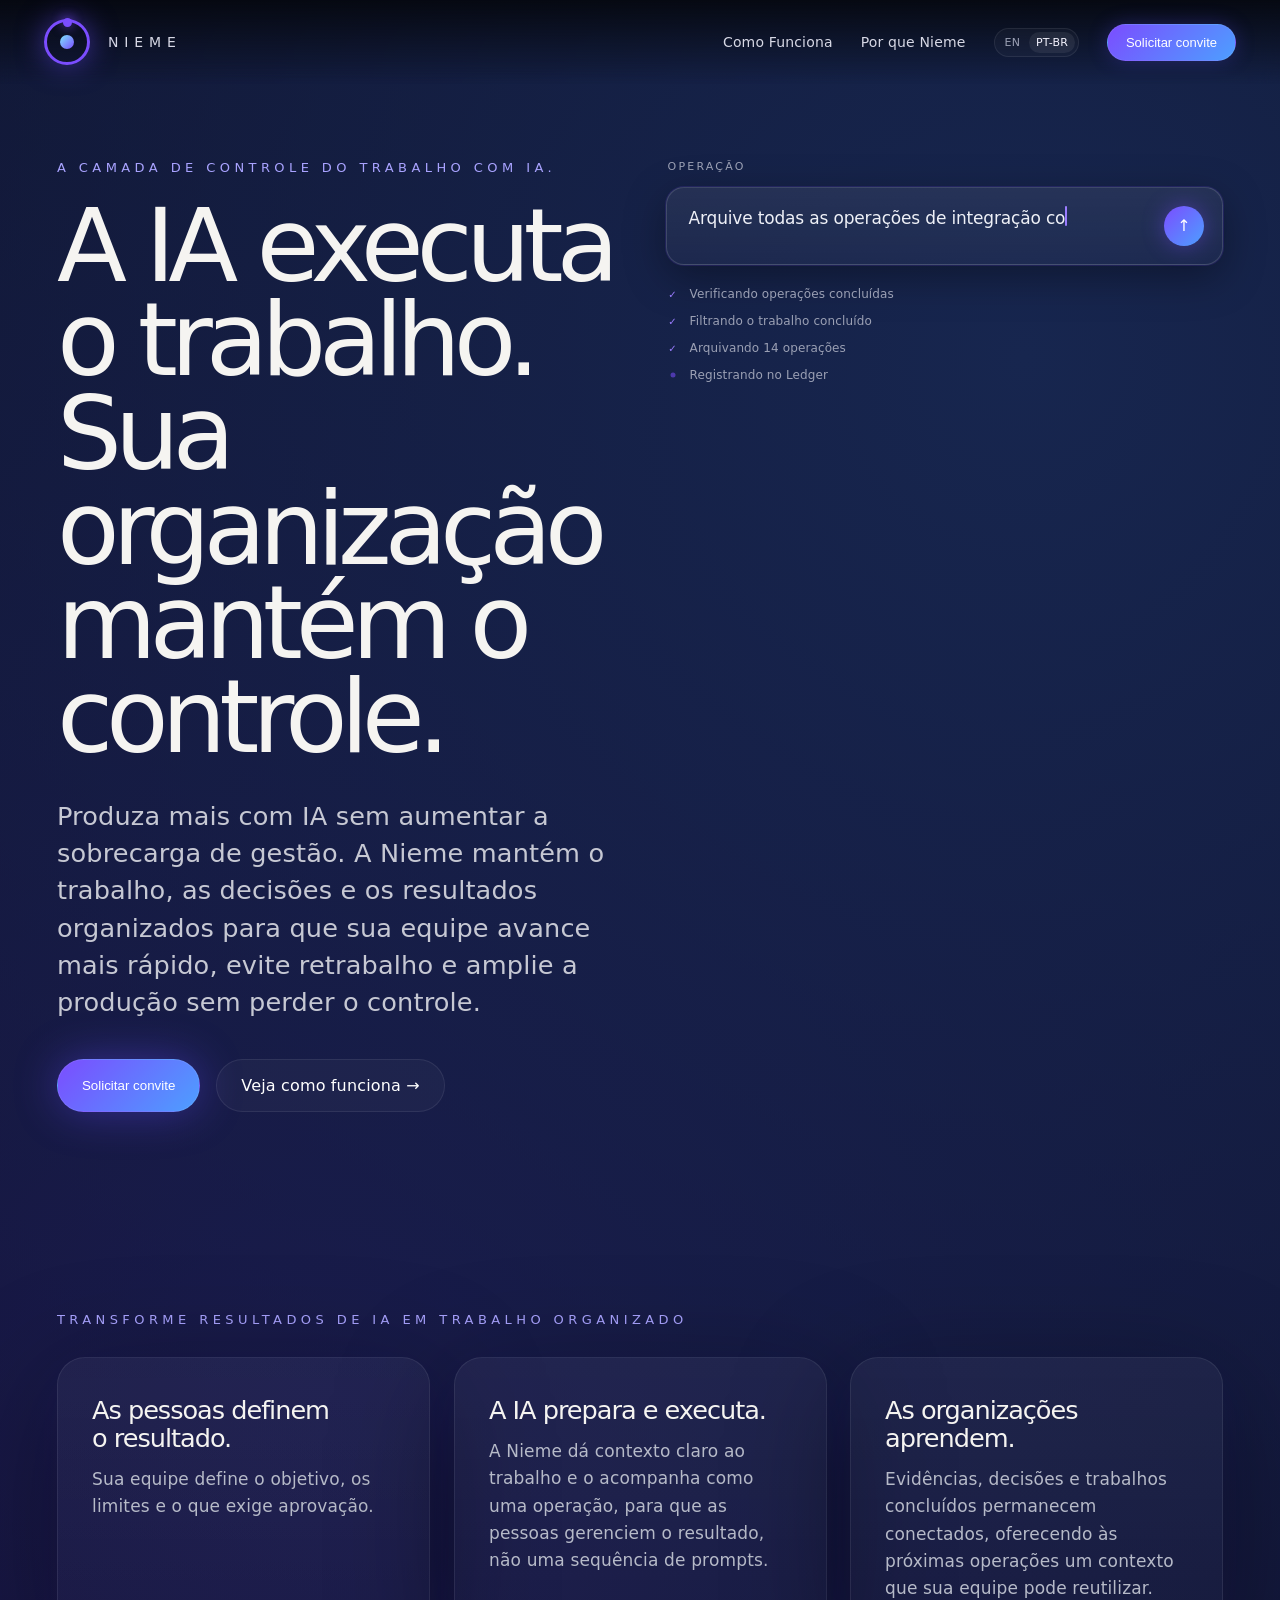
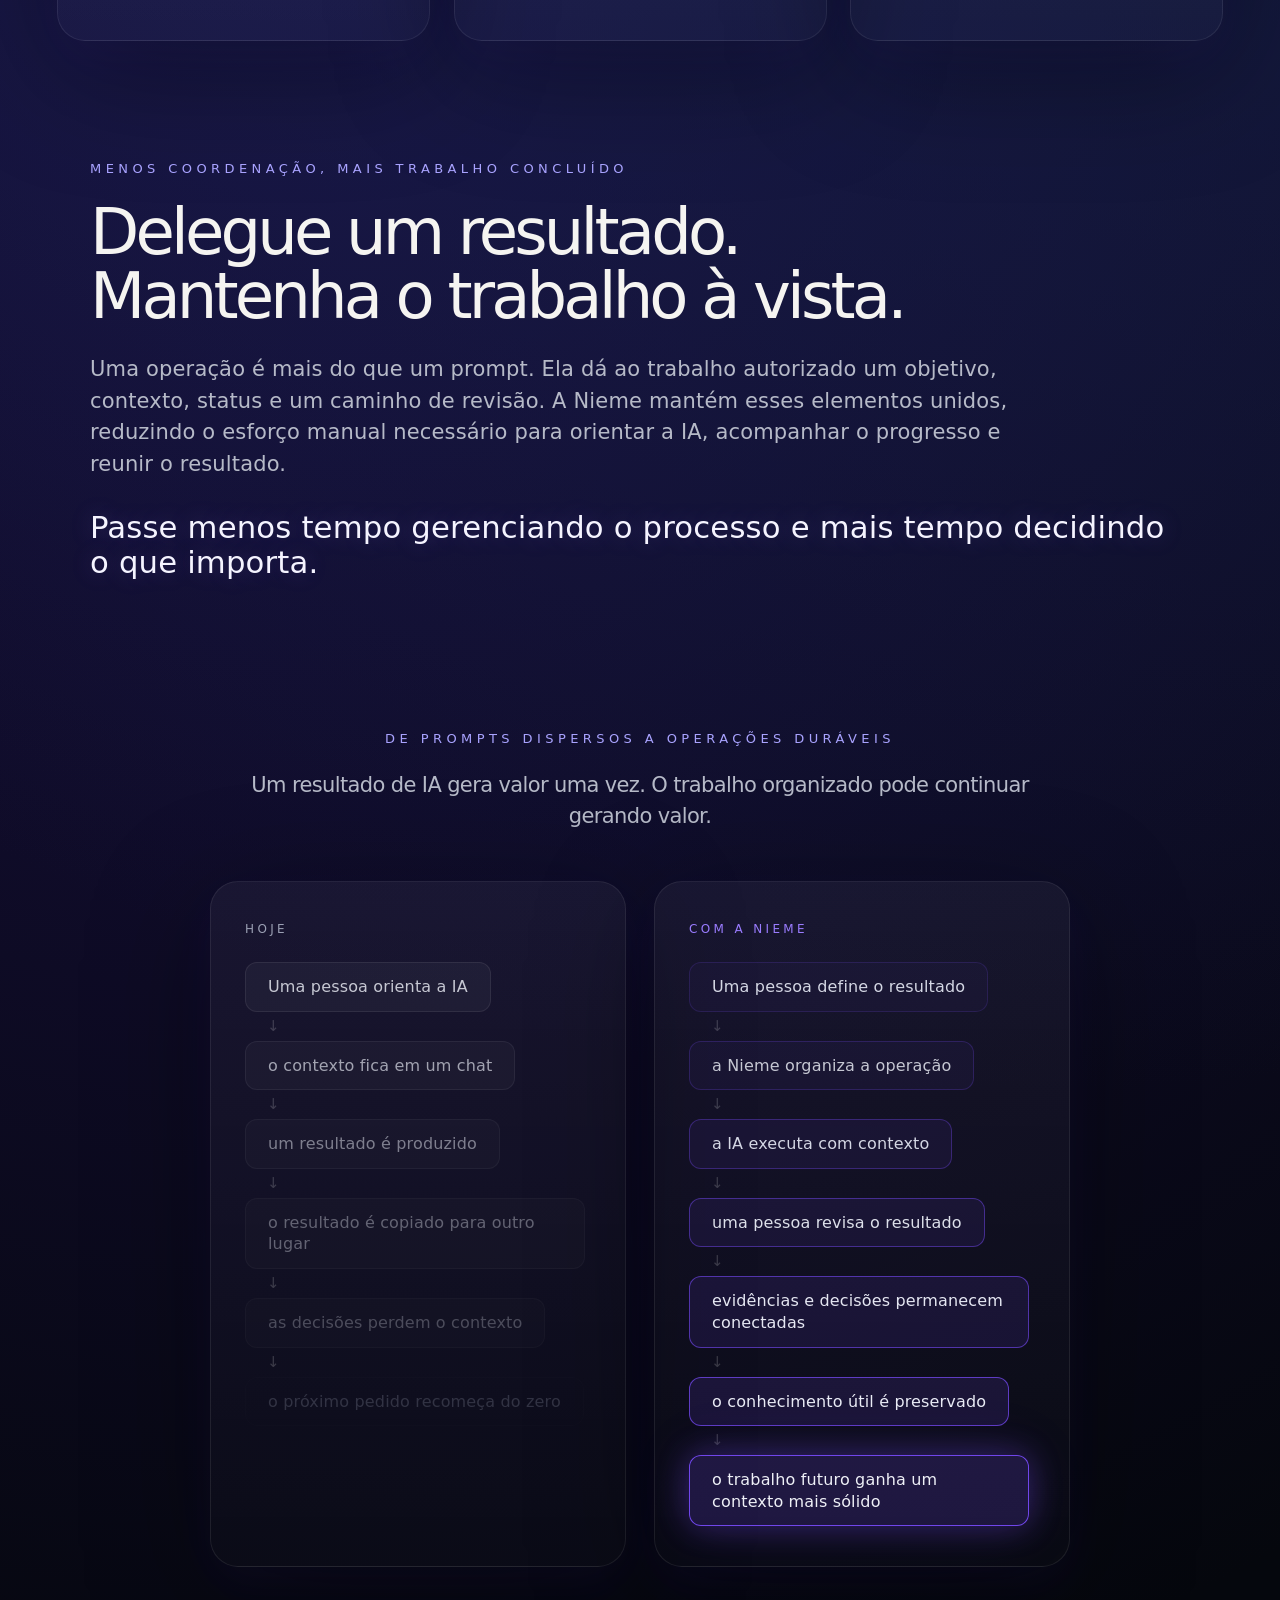
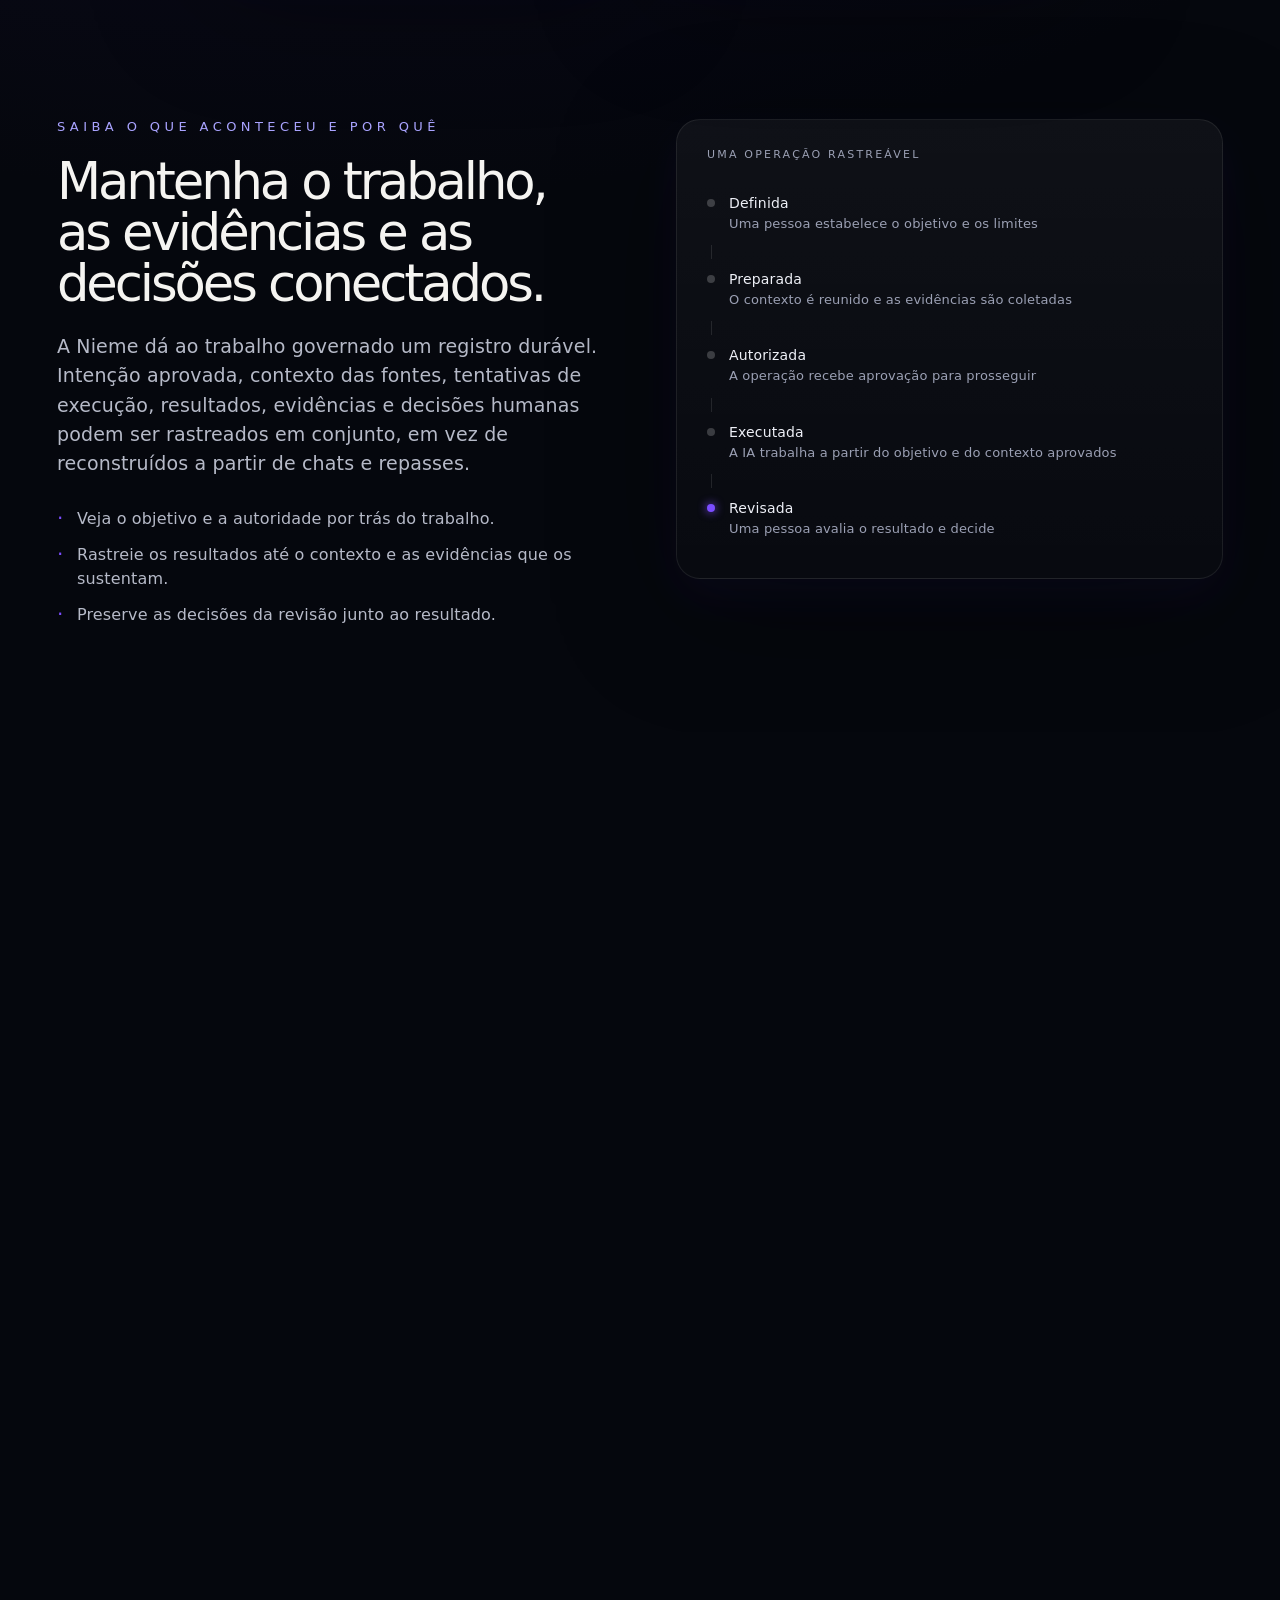
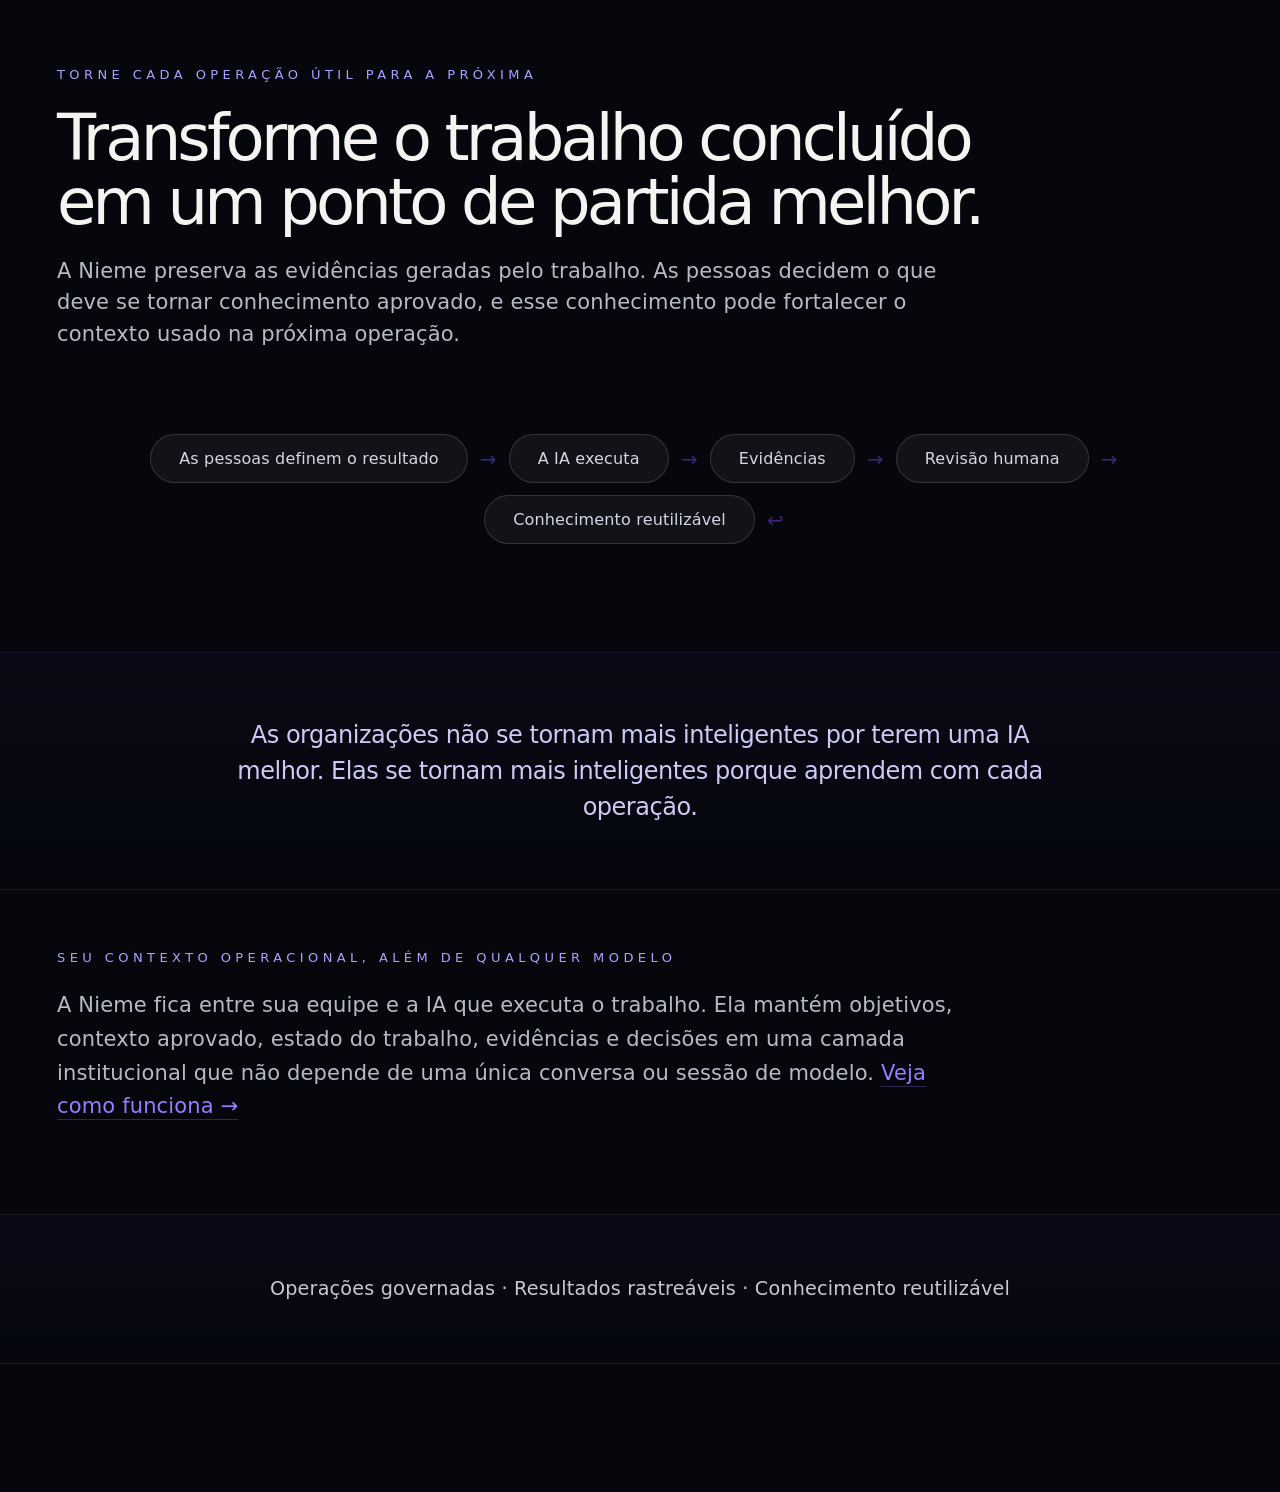
==== pt-br/index.html @ b5b1c261 "D5 - Brazilian Portuguese Localization of Nieme Marketing Website Accepted candidate delivered by th" ====
<!doctype html>
<html lang="pt-BR">
<head>
  <meta charset="utf-8" />
  <meta name="viewport" content="width=device-width, initial-scale=1" />
  <title>Nieme | Sua equipe decide. A Nieme executa o trabalho.</title>
  <meta name="description" content="A Nieme é o sistema operacional para o trabalho de IA. Cada operação é preparada, executada e registrada sob a autoridade da sua equipe, para que as pessoas decidam e nada seja feito sem transparência." />
  <meta property="og:title" content="Nieme | Sua equipe decide. A Nieme executa o trabalho." />
  <meta property="og:description" content="A Nieme é o sistema operacional para o trabalho de IA. Cada operação é preparada, executada e registrada sob a autoridade da sua equipe, para que as pessoas decidam e nada seja feito sem transparência." />
  <meta property="og:type" content="website" />
  <meta property="og:url" content="https://nieme.ai/pt-br" />
  <meta property="og:site_name" content="Nieme" />
  <meta name="twitter:card" content="summary_large_image" />
  <meta name="twitter:title" content="Nieme | Sua equipe decide. A Nieme executa o trabalho." />
  <meta name="twitter:description" content="O sistema operacional para o trabalho de IA. Sua equipe decide; a Nieme conduz o trabalho, sob sua autoridade e com tudo registrado." />
  <link rel="canonical" href="https://nieme.ai/pt-br" />
  <link rel="alternate" hreflang="en" href="https://nieme.ai" />
  <link rel="alternate" hreflang="pt-BR" href="https://nieme.ai/pt-br" />
  <link rel="alternate" hreflang="x-default" href="https://nieme.ai" />
  <link rel="icon" href="/favicon.svg" type="image/svg+xml" />
  <script type="application/ld+json">
  {
    "@context": "https://schema.org",
    "@type": "Organization",
    "name": "Nieme",
    "url": "https://nieme.ai",
    "description": "A Nieme é o sistema operacional para o trabalho de IA. Cada operação é preparada, executada e registrada sob a autoridade da sua equipe, para que as pessoas decidam e nada seja feito sem transparência."
  }
  </script>
  <script type="application/ld+json">
  {
    "@context": "https://schema.org",
    "@type": "WebSite",
    "name": "Nieme",
    "url": "https://nieme.ai/pt-br"
  }
  </script>
  <link rel="stylesheet" href="/styles.css" />
</head>
<body>
  <div class="grain"></div>
  <header class="nav">
    <a class="brand" href="/pt-br">
      <span class="glyph"><i></i><b></b></span>
      <span>NIEME</span>
    </a>
    <button class="nav-toggle" type="button" aria-label="Menu" aria-expanded="false" aria-controls="site-nav">
      <span></span><span></span><span></span>
    </button>
    <nav id="site-nav">
      <a href="/pt-br/how-it-works">Como Funciona</a>
      <a href="/pt-br/why-nieme">Por que Nieme</a>
      <div class="locale-switcher" role="group" aria-label="Idioma">
        <a href="/" lang="en" hreflang="en">EN</a>
        <a href="/pt-br" lang="pt-BR" hreflang="pt-BR" class="locale-active" aria-current="page">PT-BR</a>
      </div>
      <button class="button primary" type="button" data-invite-trigger>Solicitar convite</button>
    </nav>
  </header>

  <main>

    <!-- HERO -->
    <section class="hero hero--loop">
      <div class="hero-text-col">
        <div class="kicker">A CAMADA DE CONTROLE DO TRABALHO COM IA.</div>
        <h1>A IA executa o trabalho.<br>Sua organização mantém o controle.</h1>
        <p class="lede">Produza mais com IA sem aumentar a sobrecarga de gestão. A Nieme mantém o trabalho, as decisões e os resultados organizados para que sua equipe avance mais rápido, evite retrabalho e amplie a produção sem perder o controle.</p>
        <div class="actions">
          <button class="button primary" type="button" data-invite-trigger>Solicitar convite</button>
          <a class="button ghost" href="/pt-br/how-it-works">Veja como funciona →</a>
        </div>
      </div>
      <div class="hero-loop-col">
        <div class="hero-composer">
          <div class="composer-label">OPERAÇÃO</div>
          <div class="composer-field hero-composer-field">
            <div class="hero-composer-inner">
              <span class="hero-composer-text" aria-live="off"></span><span class="composer-cursor" aria-hidden="true"></span>
            </div>
            <div class="composer-send" aria-hidden="true">↑</div>
          </div>
          <div class="hero-status-lines" aria-hidden="true">
            <div class="hero-status-line"><span class="hero-status-dot"></span><span class="hero-status-label"></span></div>
            <div class="hero-status-line"><span class="hero-status-dot"></span><span class="hero-status-label"></span></div>
            <div class="hero-status-line"><span class="hero-status-dot"></span><span class="hero-status-label"></span></div>
            <div class="hero-status-line"><span class="hero-status-dot"></span><span class="hero-status-label"></span></div>
          </div>
        </div>
      </div>
    </section>

    <!-- THE CONSTITUTION -->
    <section class="constitution">
      <div class="section-title">
        <div class="eyebrow">TRANSFORME RESULTADOS DE IA EM TRABALHO ORGANIZADO</div>
      </div>
      <div class="constitution-grid">
        <div class="constitution-col card-surface">
          <h3>As pessoas definem o resultado.</h3>
          <p>Sua equipe define o objetivo, os limites e o que exige aprovação.</p>
        </div>
        <div class="constitution-col card-surface">
          <h3>A IA prepara e executa.</h3>
          <p>A Nieme dá contexto claro ao trabalho e o acompanha como uma operação, para que as pessoas gerenciem o resultado, não uma sequência de prompts.</p>
        </div>
        <div class="constitution-col card-surface">
          <h3>As organizações aprendem.</h3>
          <p>Evidências, decisões e trabalhos concluídos permanecem conectados, oferecendo às próximas operações um contexto que sua equipe pode reutilizar.</p>
        </div>
      </div>
    </section>

    <!-- CONTINUOUS EXECUTION -->
    <section class="flow">
      <div class="section-copy section-title">
        <div class="eyebrow">MENOS COORDENAÇÃO, MAIS TRABALHO CONCLUÍDO</div>
        <h2>Delegue um resultado.<br>Mantenha o trabalho à vista.</h2>
        <p>Uma operação é mais do que um prompt. Ela dá ao trabalho autorizado um objetivo, contexto, status e um caminho de revisão. A Nieme mantém esses elementos unidos, reduzindo o esforço manual necessário para orientar a IA, acompanhar o progresso e reunir o resultado.</p>
        <p class="continuous-payoff">Passe menos tempo gerenciando o processo e mais tempo decidindo o que importa.</p>
      </div>
    </section>

    <!-- BEFORE / AFTER -->
    <section class="before-after">
      <div class="section-title">
        <div class="eyebrow">DE PROMPTS DISPERSOS A OPERAÇÕES DURÁVEIS</div>
        <p class="before-after-subline">Um resultado de IA gera valor uma vez. O trabalho organizado pode continuar gerando valor.</p>
      </div>
      <div class="before-after-grid">
        <div class="before-after-col ba-today card-surface">
          <div class="before-after-label">HOJE</div>
          <div class="flow-chain">
            <div class="flow-node" data-decay="1">Uma pessoa orienta a IA</div>
            <div class="flow-arrow">↓</div>
            <div class="flow-node" data-decay="2">o contexto fica em um chat</div>
            <div class="flow-arrow">↓</div>
            <div class="flow-node" data-decay="3">um resultado é produzido</div>
            <div class="flow-arrow">↓</div>
            <div class="flow-node" data-decay="4">o resultado é copiado para outro lugar</div>
            <div class="flow-arrow">↓</div>
            <div class="flow-node" data-decay="5">as decisões perdem o contexto</div>
            <div class="flow-arrow">↓</div>
            <div class="flow-node flow-node--gone" data-decay="6">o próximo pedido recomeça do zero</div>
          </div>
        </div>
        <div class="before-after-col ba-nieme card-surface">
          <div class="before-after-label before-after-label--nieme">COM A NIEME</div>
          <div class="flow-chain">
            <div class="flow-node" data-glow="1">Uma pessoa define o resultado</div>
            <div class="flow-arrow">↓</div>
            <div class="flow-node" data-glow="2">a Nieme organiza a operação</div>
            <div class="flow-arrow">↓</div>
            <div class="flow-node" data-glow="3">a IA executa com contexto</div>
            <div class="flow-arrow">↓</div>
            <div class="flow-node" data-glow="4">uma pessoa revisa o resultado</div>
            <div class="flow-arrow">↓</div>
            <div class="flow-node" data-glow="5">evidências e decisões permanecem conectadas</div>
            <div class="flow-arrow">↓</div>
            <div class="flow-node" data-glow="6">o conhecimento útil é preservado</div>
            <div class="flow-arrow">↓</div>
            <div class="flow-node flow-node--smart" data-glow="7">o trabalho futuro ganha um contexto mais sólido</div>
          </div>
        </div>
      </div>
    </section>

    <!-- THE LEDGER -->
    <section class="ledger">
      <div class="ledger-content">
        <div class="ledger-text">
          <div class="eyebrow">SAIBA O QUE ACONTECEU E POR QUÊ</div>
          <h2>Mantenha o trabalho, as evidências e as decisões conectados.</h2>
          <p>A Nieme dá ao trabalho governado um registro durável. Intenção aprovada, contexto das fontes, tentativas de execução, resultados, evidências e decisões humanas podem ser rastreados em conjunto, em vez de reconstruídos a partir de chats e repasses.</p>
          <div class="ledger-points">
            <div class="ledger-point">Veja o objetivo e a autoridade por trás do trabalho.</div>
            <div class="ledger-point">Rastreie os resultados até o contexto e as evidências que os sustentam.</div>
            <div class="ledger-point">Preserve as decisões da revisão junto ao resultado.</div>
          </div>
        </div>
        <div class="ledger-visual card-surface">
          <div class="timeline-label-top">UMA OPERAÇÃO RASTREÁVEL</div>
          <div class="timeline-track">
            <div class="timeline-item">
              <div class="timeline-dot"></div>
              <div class="timeline-info">
                <span class="timeline-step-label">Definida</span>
                <span class="timeline-step-sub">Uma pessoa estabelece o objetivo e os limites</span>
              </div>
            </div>
            <div class="timeline-connector-line"></div>
            <div class="timeline-item">
              <div class="timeline-dot"></div>
              <div class="timeline-info">
                <span class="timeline-step-label">Preparada</span>
                <span class="timeline-step-sub">O contexto é reunido e as evidências são coletadas</span>
              </div>
            </div>
            <div class="timeline-connector-line"></div>
            <div class="timeline-item">
              <div class="timeline-dot"></div>
              <div class="timeline-info">
                <span class="timeline-step-label">Autorizada</span>
                <span class="timeline-step-sub">A operação recebe aprovação para prosseguir</span>
              </div>
            </div>
            <div class="timeline-connector-line"></div>
            <div class="timeline-item">
              <div class="timeline-dot"></div>
              <div class="timeline-info">
                <span class="timeline-step-label">Executada</span>
                <span class="timeline-step-sub">A IA trabalha a partir do objetivo e do contexto aprovados</span>
              </div>
            </div>
            <div class="timeline-connector-line"></div>
            <div class="timeline-item">
              <div class="timeline-dot timeline-dot--active"></div>
              <div class="timeline-info">
                <span class="timeline-step-label">Revisada</span>
                <span class="timeline-step-sub">Uma pessoa avalia o resultado e decide</span>
              </div>
            </div>
          </div>
        </div>
      </div>
    </section>

    <!-- INSTITUTIONAL MEMORY -->
    <section class="flow">
      <div class="section-copy section-title">
        <div class="eyebrow">MANTENHA O CONHECIMENTO NA ORGANIZAÇÃO</div>
        <h2>Não faça cada pedido à IA começar do zero.</h2>
        <p>Operações concluídas podem produzir fatos, observações, recomendações e contexto reutilizáveis. Após a revisão humana, esse conhecimento pode orientar trabalhos futuros, para que as equipes passem menos tempo repetindo padrões, decisões e aprendizados já adquiridos.</p>
      </div>
    </section>

    <!-- THE FLYWHEEL -->
    <section class="flywheel">
      <div class="section-title">
        <div class="eyebrow">TORNE CADA OPERAÇÃO ÚTIL PARA A PRÓXIMA</div>
        <h2>Transforme o trabalho concluído em um ponto de partida melhor.</h2>
        <p>A Nieme preserva as evidências geradas pelo trabalho. As pessoas decidem o que deve se tornar conhecimento aprovado, e esse conhecimento pode fortalecer o contexto usado na próxima operação.</p>
      </div>
      <div class="flywheel-loop-visual">
        <div class="flywheel-node">As pessoas definem o resultado</div>
        <div class="flywheel-arrow">→</div>
        <div class="flywheel-node">A IA executa</div>
        <div class="flywheel-arrow">→</div>
        <div class="flywheel-node">Evidências</div>
        <div class="flywheel-arrow">→</div>
        <div class="flywheel-node">Revisão humana</div>
        <div class="flywheel-arrow">→</div>
        <div class="flywheel-node">Conhecimento reutilizável</div>
        <div class="flywheel-arrow">↩</div>
      </div>
    </section>

    <!-- SOUL LINE -->
    <div class="soul-band">
      <p>As organizações não se tornam mais inteligentes por terem uma IA melhor. Elas se tornam mais inteligentes porque aprendem com cada operação.</p>
    </div>

    <!-- ARCHITECTURE TEASER -->
    <section class="arch-teaser">
      <div class="section-title">
        <div class="eyebrow">SEU CONTEXTO OPERACIONAL, ALÉM DE QUALQUER MODELO</div>
        <p>A Nieme fica entre sua equipe e a IA que executa o trabalho. Ela mantém objetivos, contexto aprovado, estado do trabalho, evidências e decisões em uma camada institucional que não depende de uma única conversa ou sessão de modelo. <a href="/pt-br/how-it-works">Veja como funciona →</a></p>
      </div>
    </section>

    <!-- TRUST BAR -->
    <div class="trust-footer">
      <p>Operações governadas · Resultados rastreáveis · Conhecimento reutilizável</p>
    </div>

    <!-- FINAL CTA -->
    <section class="final statement-block">
      <h2>Delegue o trabalho.<br><em>Mantenha o controle.</em></h2>
      <p>A Nieme ajuda equipes a direcionar trabalhos relevantes com IA, rastrear resultados até suas evidências e levar adiante o conhecimento aprovado. Estamos abrindo o acesso para um pequeno grupo de operadores.</p>
      <form class="invite-form" id="invite-form" novalidate>
        <label class="sr-only" for="invite-email">Endereço de e-mail</label>
        <input id="invite-email" name="email" type="email" autocomplete="email" placeholder="Endereço de e-mail" required />
        <button class="button primary" type="submit">Solicitar convite</button>
        <p class="invite-status" role="status" aria-live="polite"></p>
      </form>
    </section>


  </main>
  <footer>Nieme. A camada de controle do trabalho com IA.</footer>
  <script src="/script.js" defer></script>
</body>
</html>
---- styles.css ----
:root{--bg:#05070d;--panel:#0b0f19cc;--line:#ffffff14;--text:#f5f4f1;--muted:#9ba0b4;--purple:#7b4dff;--blue:#21b8ff;--cyan:#7ee7ff}
*{box-sizing:border-box} html{scroll-behavior:smooth}
body{margin:0;background:radial-gradient(circle at 80% 5%,#17264f 0%,transparent 34%),radial-gradient(circle at 25% 20%,#1b1148 0%,transparent 34%),var(--bg);color:var(--text);font-family:Inter,ui-sans-serif,system-ui,-apple-system,BlinkMacSystemFont,"Segoe UI",sans-serif;letter-spacing:.01em;overflow-x:hidden}
.grain{position:fixed;inset:0;pointer-events:none;opacity:.18;z-index:10;background-image:url("./grain.png");background-repeat:repeat;background-size:256px 256px;mix-blend-mode:screen}
.nav{position:fixed;top:0;left:0;right:0;height:84px;z-index:20;display:flex;align-items:center;justify-content:space-between;padding:0 44px;background:linear-gradient(#05070de8,#05070d00);backdrop-filter:blur(12px)}
.brand{display:flex;align-items:center;gap:18px;text-decoration:none;color:white;font-size:25px;letter-spacing:.42em}
.glyph{width:46px;height:46px;border:3px solid var(--purple);border-radius:50%;display:inline-block;position:relative;box-shadow:0 0 28px #6c4cff80}
.glyph i{position:absolute;width:14px;height:14px;border-radius:50%;background:linear-gradient(135deg,var(--cyan),var(--purple));top:50%;left:50%;transform:translate(-50%,-50%)}
.glyph b{position:absolute;width:9px;height:9px;border-radius:50%;background:var(--purple);box-shadow:0 0 12px var(--purple);top:50%;left:50%;margin-top:-24.5px;margin-left:-4.5px;transform-origin:4.5px 24.5px;animation:logo-orbit 18s linear infinite}
.nav nav{display:flex;gap:28px;align-items:center}.nav a:not(.button){color:#d7d8e5;text-decoration:none;font-size:14px}
.locale-switcher{display:flex;align-items:center;gap:2px;padding:3px;border:1px solid var(--line);border-radius:999px;background:#ffffff08}
.nav nav .locale-switcher a:not(.button){padding:5px 7px;border-radius:999px;color:var(--muted);font-size:11px;line-height:1;text-transform:uppercase}
.nav nav .locale-switcher a:not(.button)::before{display:none}
.nav nav .locale-switcher a.locale-active:not(.button){background:#ffffff12;color:#f5f4ff}
.nav-toggle{display:none;flex-direction:column;justify-content:center;gap:5px;width:44px;height:44px;padding:0;background:none;border:0;cursor:pointer;z-index:21}
.nav-toggle span{display:block;width:22px;height:2px;margin:0 auto;background:#d7d8e5;border-radius:2px;transition:transform 220ms ease,opacity 180ms ease}
.nav-toggle[aria-expanded="true"] span:nth-child(1){transform:translateY(7px) rotate(45deg)}
.nav-toggle[aria-expanded="true"] span:nth-child(2){opacity:0}
.nav-toggle[aria-expanded="true"] span:nth-child(3){transform:translateY(-7px) rotate(-45deg)}
.hero{min-height:100vh;padding:190px 8vw 90px;position:relative;display:grid;align-content:center}.hero-bg{position:absolute;inset:0;overflow:hidden;opacity:.8}.arch{position:absolute;border-radius:50%;border:1px solid #ffffff1f;transform:rotate(-12deg)}.arch-one{width:980px;height:330px;right:-170px;top:90px;background:linear-gradient(180deg,#ffffff16,#ffffff03);box-shadow:inset 0 0 60px #fff1}.arch-two{width:660px;height:160px;right:130px;top:280px;background:#ffffff0c}.orbital-large{position:absolute;right:16vw;top:18vh;width:150px;height:150px;border:2px solid #7657ff;border-radius:50%;box-shadow:0 0 45px #7657ff66}.orbital-large span{position:absolute;right:9px;top:8px;width:22px;height:22px;background:#7657ff;border-radius:50%;box-shadow:0 0 28px #7657ff}
.kicker,.eyebrow{color:#a9a3ff;font-size:13px;letter-spacing:.34em;text-transform:uppercase;margin-bottom:24px}h1{font-size:clamp(58px,8vw,132px);line-height:.92;margin:0;max-width:1120px;font-weight:500;letter-spacing:-.07em}.lede{font-size:clamp(20px,2vw,30px);line-height:1.45;color:#c6c8d3;max-width:760px;margin:34px 0 38px}.actions{display:flex;gap:16px;margin-bottom:60px}.button{padding:16px 24px;border-radius:999px;text-decoration:none;color:white;border:1px solid var(--line)}.primary{background:linear-gradient(135deg,var(--purple),#4d9fff);box-shadow:0 0 44px #654cff66}.ghost{background:#ffffff08}
h3{font-size:26px;margin:16px 0}
.hero-artifacts{max-width:1440px;padding:0 64px;margin-left:auto;margin-right:auto;margin-top:12px;position:relative;display:grid;grid-template-columns:1.57fr 1fr 1fr;gap:48px;align-items:stretch;box-sizing:border-box}
.card-surface{border:1px solid var(--line);border-radius:28px;background:linear-gradient(180deg,#ffffff0b,#ffffff04);box-shadow:0 30px 120px #00000066,0 16px 46px #654cff12;will-change:transform}
.hero-artifacts *{box-sizing:border-box}
.narrative{display:grid}
.narrative-card{overflow:hidden}
.narrative-card,.narrative-card *{min-width:0}
.narrative-surface{padding:24px 26px;min-height:420px;display:flex;flex-direction:column;justify-content:flex-start}
.narrative-surface h3,.operation-title,.composer-headline{font-size:clamp(18px,1.8vw,22px);line-height:1.2;font-weight:500;letter-spacing:-.03em;color:#eef0f7;margin:0;height:60px;display:flex;align-items:flex-start;font-family:Inter,ui-sans-serif,system-ui,-apple-system,sans-serif}
.narrative-surface > p:not(.composer-answer):not(.artifact-subhead),.artifact-tray strong,.artifact-tray em,.hero-label,.artifact-subhead,.operation-row span,.operation-row strong,.composer-question,.composer-answer,.composer-tasks li,.composer-action{font-size:14px;line-height:1.3}
.narrative-composer{min-height:420px;display:flex;flex-direction:column;justify-content:flex-start;padding:24px 26px;gap:0}
.composer-question{color:#9ca1b4;font-size:12px;letter-spacing:.14em;text-transform:uppercase;margin:0 0 20px;font-family:Inter,ui-sans-serif,system-ui,-apple-system,sans-serif}
.composer-body{flex:1;border-radius:16px;border:1px solid rgba(255,255,255,.08);background:linear-gradient(180deg,rgba(255,255,255,.05),rgba(255,255,255,.02));padding:20px 20px 16px;display:flex;flex-direction:column;gap:16px;overflow:hidden;margin-bottom:20px}
.composer-answer{margin:0;color:#eef0f7;font-size:15px;line-height:1.55;font-family:Inter,ui-sans-serif,system-ui,-apple-system,sans-serif}
.composer-tasks{margin:0;padding:0;list-style:none;display:flex;flex-direction:column;gap:10px}
.composer-tasks li{color:#9ca1b4;font-size:13px;line-height:1.4;padding-left:18px;position:relative;font-family:Inter,ui-sans-serif,system-ui,-apple-system,sans-serif}
.composer-tasks li::before{content:"";position:absolute;left:0;top:7px;width:6px;height:6px;border-radius:50%;border:1.5px solid #6b7080}
.composer-action,.mock-control,.artifact-expand{
  width:240px;
  min-width:240px;
  max-width:240px;
  height:52px;
  min-height:52px;
  max-height:52px;
  display:inline-flex;
  align-items:center;
  justify-content:flex-start;
  gap:10px;
  padding:0 24px;
  border:1px solid rgba(255,255,255,.14);
  border-radius:18px;
  background:rgba(255,255,255,.04);
  color:#e7e9f3;
  font-size:14px;
  font-weight:500;
  letter-spacing:0;
  font-family:Inter,ui-sans-serif,system-ui,-apple-system,sans-serif;
  pointer-events:none;
  cursor:default;
  box-shadow:none;
  transition:none;
  transform:none;
  box-sizing:border-box;
}
.composer-action{margin-top:0;padding-top:0;flex-shrink:0}
.composer-action span,.mock-control span,.artifact-expand span{white-space:nowrap;display:flex;align-items:center;flex:1;min-width:0}
.composer-action span::after,.mock-control span::after,.artifact-expand span::after{
  content:" →";
  color:#a991ff;
  margin-left:auto;
}
.composer-action i,.composer-action svg,.mock-control i,.mock-control svg,.artifact-expand-icon{display:none}
.card-footer{margin-top:0;padding-top:0;align-self:flex-start;flex-shrink:0}
.hero-label{display:block;color:#9a7cff;font-size:12px;line-height:1;letter-spacing:.16em;text-transform:uppercase;margin-bottom:20px}
.narrative-runtime{min-height:420px;display:flex;flex-direction:column;justify-content:flex-start}
.operation-title{margin:0;height:60px;display:flex;align-items:flex-start}
.operation-quality{display:inline-flex;align-items:center;height:26px;padding:0 12px;border-radius:999px;border:1px solid rgba(255,255,255,.08);background:rgba(255,255,255,.04);color:#9ca1b4;font-size:11px;letter-spacing:.12em;text-transform:uppercase;margin-bottom:20px;font-family:Inter,ui-sans-serif,system-ui,-apple-system,sans-serif}
.operation-rows{display:flex;flex-direction:column;gap:0;flex:1;border-radius:16px;border:1px solid rgba(255,255,255,.08);background:linear-gradient(180deg,rgba(255,255,255,.05),rgba(255,255,255,.02));overflow:hidden;margin-bottom:20px}
.operation-row{display:grid;grid-template-columns:90px 1fr;gap:12px;align-items:center;padding:14px 18px;border-bottom:1px solid rgba(255,255,255,.06)}
.operation-row:last-child{border-bottom:0}
.operation-row span{color:#9ca1b4;font-size:12px;letter-spacing:.08em;text-transform:uppercase;font-family:Inter,ui-sans-serif,system-ui,-apple-system,sans-serif}
.operation-row strong{color:#eef0f7;font-size:14px;font-weight:400;font-family:Inter,ui-sans-serif,system-ui,-apple-system,sans-serif}
.narrative-runtime .card-footer{margin-top:0;padding-top:0;align-self:flex-start;flex-shrink:0}
.narrative-review{min-height:420px}
.artifact-subhead{margin:0 0 8px;color:#9ca1b4;font-size:12px;letter-spacing:.12em;text-transform:uppercase;font-family:Inter,ui-sans-serif,system-ui,-apple-system,sans-serif}
.artifact-tray{display:grid;gap:6px;margin-top:0;padding:0;flex:1;margin-bottom:20px}
.artifact-file{display:grid;grid-template-columns:14px minmax(0,1fr) auto;gap:12px;align-items:center;height:44px;min-height:44px;max-height:44px;padding:0 14px;border:1px solid #ffffff10;border-radius:12px;background:linear-gradient(180deg,#ffffff06,#ffffff03);position:relative}
.artifact-file span{width:10px;height:12px;border-radius:2px;background:linear-gradient(180deg,#8a91a7,#6d7390);opacity:.7;position:relative}
.artifact-file span::after{content:"";position:absolute;right:-2px;top:0;width:0;height:0;border-left:4px solid #9ca1b4;border-top:4px solid transparent;border-bottom:4px solid transparent;opacity:.8}
.artifact-file strong{color:#d9dce7;font-weight:500;font-size:13px;font-family:Inter,ui-sans-serif,system-ui,-apple-system,sans-serif}
.artifact-file em{font-style:normal;color:#a991ff;font-size:12px;font-weight:600;letter-spacing:.08em;text-transform:uppercase;white-space:nowrap;opacity:.9;font-family:Inter,ui-sans-serif,system-ui,-apple-system,sans-serif}
.narrative-surface,.narrative-surface h3,.narrative-surface p,.hero-label,.artifact-subhead,.artifact-file strong,.artifact-file em,.composer-question,.composer-answer,.composer-tasks li,.composer-action,.operation-title,.operation-quality,.operation-row span,.operation-row strong{font-family:Inter,ui-sans-serif,system-ui,-apple-system,sans-serif}
.hero-label{font-size:11px;letter-spacing:.18em;text-transform:uppercase;color:#9a7cff;font-weight:600}
.artifact-expand{margin-top:0;padding-top:0;flex-shrink:0}
.artifact-subhead{font-size:12px;letter-spacing:.12em;color:#9ca1b4}
.operation-quality{font-size:11px}
.operation-row span{font-size:12px;letter-spacing:.08em;color:#9ca1b4}
.operation-row strong{font-size:14px;color:#eef0f7}
.composer-question{font-size:12px;letter-spacing:.14em;color:#9ca1b4}
.artifact-expand-icon{display:none}
.artifact-footer{display:none}
.capability-curve,.runtime-intelligence{padding:120px 64px;position:relative}
.capability-curve .section-copy,.runtime-intelligence .section-copy{max-width:1440px;margin:0 auto 30px}
.capability-curve h2,.runtime-intelligence h2{font-size:clamp(44px,5vw,86px);line-height:1;letter-spacing:-.06em;font-weight:420;margin:0 0 18px}
.capability-curve .section-copy p,.runtime-intelligence .section-copy p{font-size:18px;line-height:1.5;color:#b6bac8;margin:0;max-width:760px}
.curve-figure{max-width:1440px;margin:0 auto;padding:30px 34px 26px;overflow:hidden}
.curve-chart{width:100%;height:auto;display:block;overflow:visible}
.curve-chart text{fill:#9ba0b4;font-size:12px;font-family:Inter,ui-sans-serif,system-ui,-apple-system,sans-serif}
.curve-grid line{stroke:rgba(255,255,255,.08);stroke-width:1}
.curve-axes line{stroke:rgba(255,255,255,.12);stroke-width:1}
.curve-ticks line{stroke:rgba(255,255,255,.14);stroke-width:1}
.curve-ticks text,.curve-axis-labels text{fill:#9ba0b4;font-size:12px;font-family:Inter,ui-sans-serif,system-ui,-apple-system,sans-serif}
.curve-fill{fill:rgba(123,77,255,.09)}
.curve-line{fill:none;stroke-linecap:round;stroke-linejoin:round;vector-effect:non-scaling-stroke}
.curve-typical{stroke:rgba(255,255,255,.42);stroke-width:2;stroke-dasharray:5 4}
.curve-nieme{stroke:var(--purple);stroke-width:2;stroke-dasharray:100;stroke-dashoffset:100}
.curve-reveal{fill:none;stroke:#fff;stroke-width:8;stroke-linecap:round;stroke-linejoin:round;stroke-dasharray:100;stroke-dashoffset:100}
.curve-legend{display:flex;flex-wrap:wrap;gap:18px;align-items:center;margin-top:18px;color:#9ba0b4;font-size:12px;line-height:1.4}
.curve-legend > div{display:flex;align-items:center;gap:10px}
.curve-swatch{width:10px;height:10px;display:inline-block;border-radius:2px}
.curve-swatch--typical{background:rgba(255,255,255,.42)}
.curve-swatch--nieme{background:var(--purple)}
.curve-caption{max-width:1440px;margin:44px auto 0;text-align:center;font-size:clamp(34px,4vw,58px);line-height:1.06;letter-spacing:-.06em;color:#eef0f7;padding:0 64px}
.motion-ready .capability-curve.is-visible .curve-reveal--typical{animation:curve-draw 1.2s ease forwards}
.motion-ready .capability-curve.is-visible .curve-nieme{animation:curve-draw 1.2s ease forwards}
.runtime-intelligence-shell{max-width:1440px;margin:0 auto;padding:34px 34px 42px;overflow:visible}
.runtime-diagram{position:relative}
.runtime-diagram--desktop{display:block;min-height:880px}
.runtime-diagram--mobile{display:none}
.runtime-ring{width:100%;height:auto;display:block}
.runtime-connector path,.runtime-connector line{fill:none;stroke-width:1.25;stroke-linecap:round;stroke-linejoin:round}
.runtime-connector--ring path{stroke:rgba(255,255,255,.20)}
.runtime-connector--spokes line{stroke:rgba(255,255,255,.12)}
.runtime-ring marker path{fill:rgba(255,255,255,.20)}
.runtime-node-glass{border:1px solid rgba(255,255,255,.26);background:linear-gradient(180deg,#ffffff10,#ffffff07);box-shadow:0 0 28px color-mix(in srgb,var(--purple) 8%,transparent)}
.runtime-hub{position:absolute;left:50%;top:50%;transform:translate(-50%,-50%);width:210px;height:210px;border:14px solid var(--purple);border-radius:50%;display:grid;place-items:center;color:#fff;box-shadow:0 0 128px color-mix(in srgb,var(--purple) 50%,transparent)}
.runtime-hub-wordmark{max-width:70%;font-size:25px;line-height:1;letter-spacing:.2em;color:#fff;white-space:nowrap}
.runtime-hub>b{position:absolute;width:41px;height:41px;border-radius:50%;background:var(--purple);box-shadow:0 0 55px var(--purple);top:50%;left:50%;margin-top:-112px;margin-left:-20.5px;transform-origin:20.5px 112px}
.runtime-node{position:absolute;width:176px;height:176px;border-radius:50%;display:grid;align-content:center;justify-items:center;text-align:center;gap:10px;padding:20px 16px}
.runtime-node-title{display:block;font-size:14px;line-height:1.2;font-weight:500;letter-spacing:-.02em;color:#eef0f7;font-family:Inter,ui-sans-serif,system-ui,-apple-system,sans-serif}
.runtime-node-caption{display:block;font-size:12px;line-height:1.45;color:#9ba0b4;font-family:Inter,ui-sans-serif,system-ui,-apple-system,sans-serif;max-width:132px}
.runtime-node--context{left:50%;top:72px;transform:translateX(-50%)}
.runtime-node--operations{right:72px;top:50%;transform:translateY(-50%)}
.runtime-node--artifacts{left:50%;bottom:84px;transform:translateX(-50%)}
.runtime-node--intelligence{left:72px;top:50%;transform:translateY(-50%)}
.runtime-node-flow{position:absolute;left:25.5%;top:28.5%;transform:rotate(-50deg);transform-origin:left center;color:color-mix(in srgb,var(--purple) 70%,transparent);font-size:12px;letter-spacing:.04em;font-family:Inter,ui-sans-serif,system-ui,-apple-system,sans-serif;white-space:nowrap}
.runtime-mobile-head{position:relative;width:120px;height:120px;margin:0 auto 24px;border:8px solid var(--purple);border-radius:50%;display:grid;place-items:center;color:#fff;box-shadow:0 0 73px color-mix(in srgb,var(--purple) 50%,transparent)}
.runtime-mobile-head .runtime-hub-wordmark{font-size:15px;letter-spacing:.18em}
.runtime-mobile-head>b{position:absolute;width:24px;height:24px;border-radius:50%;background:var(--purple);box-shadow:0 0 32px var(--purple);top:50%;left:50%;margin-top:-64px;margin-left:-12px}
.runtime-mobile-stack{display:grid;gap:12px}
.runtime-mobile-node{padding:18px 18px 16px;border-radius:20px;display:grid;gap:8px}
.runtime-mobile-connector{height:18px;margin-left:26px;border-left:1px solid rgba(255,255,255,.12);position:relative}
.runtime-mobile-connector::after{content:"";position:absolute;left:-4px;bottom:-2px;width:0;height:0;border-left:4px solid transparent;border-right:4px solid transparent;border-top:6px solid rgba(255,255,255,.12)}
.runtime-mobile-return{margin-top:2px;padding:10px 0 0 26px;color:color-mix(in srgb,var(--purple) 70%,transparent);font-size:12px;letter-spacing:.04em;font-family:Inter,ui-sans-serif,system-ui,-apple-system,sans-serif}
.runtime-mobile-return::before{content:"";display:block;width:1px;height:22px;margin-left:-26px;margin-bottom:10px;background:rgba(255,255,255,.12)}
.runtime-mobile-return span{display:block}
.statement{padding:150px 8vw;text-align:center}.statement p{font-size:21px;line-height:1.5;color:#a8adbd;max-width:920px;margin:30px auto 0}.statement h2{font-size:clamp(44px,6vw,92px);font-weight:400;margin:0;letter-spacing:-.06em}
.definition,.flow,.trust{padding:120px 8vw}.definition .section-copy,.flow .section-copy,.trust .section-copy{max-width:1100px}.definition h2,.flow h2,.trust h2{font-size:clamp(42px,5vw,82px);line-height:1;letter-spacing:-.06em;font-weight:420;margin:0 0 26px}.definition p,.flow p,.trust p{font-size:21px;line-height:1.5;color:#b6bac8;margin:0;max-width:920px}
.flow p.continuous-payoff{margin-top:30px;font-size:clamp(24px,2.4vw,32px);line-height:1.15;font-weight:500;color:#f5f4ff;max-width:none;text-shadow:0 0 22px #9a7cff40}
.hero .definition{padding:120px 0}
.trust-banner{padding:150px 0 30px;text-align:center}
.trust-banner h2{font-size:clamp(44px,6vw,92px);margin:0 0 24px}
.trust-banner p{max-width:640px;margin:0 auto;font-size:17px}
.trust-banner .trust-banner-subline{margin-bottom:18px;font-size:clamp(24px,3vw,38px)}
.primitives{padding:100px 8vw;display:grid;grid-template-columns:repeat(5,1fr);gap:18px}.primitives article{min-height:270px;border:1px solid var(--line);border-radius:28px;padding:28px;background:#ffffff06}.primitives span{color:#756cff}.primitives h3{font-size:26px;margin:60px 0 16px}.primitives p{color:#aeb3c4;line-height:1.55}
.demo{padding:120px 8vw;display:grid;grid-template-columns:1fr 1fr;gap:54px;align-items:center}.demo h2,.final h2{font-size:clamp(42px,5vw,82px);line-height:1;letter-spacing:-.06em;font-weight:420;margin:0 0 26px}.demo p,.final p{font-size:21px;line-height:1.5;color:#b6bac8}.artifact-stack{display:grid;gap:18px}.artifact{border:1px solid var(--line);border-radius:26px;padding:26px;background:linear-gradient(180deg,#ffffff0b,#ffffff04)}.artifact span{font-size:12px;color:#9a7cff;text-transform:uppercase;letter-spacing:.12em}.artifact h4{font-size:22px;margin:14px 0 8px}.artifact p{font-size:15px;margin:0;color:#8e93a7}
.final{padding:140px 8vw 180px;text-align:center}.final em{font-style:normal;color:#8d6cff;text-shadow:0 0 10px rgba(123,92,255,.45),0 0 28px rgba(123,92,255,.38),0 0 70px rgba(123,92,255,.22),0 0 140px rgba(123,92,255,.10)}
footer{padding:0 8vw 48px;text-align:center;color:var(--muted);font-size:14px}
.epilogue{max-width:520px;margin:70px auto 110px;padding:0 22px;text-align:center;color:var(--muted)}
.epilogue div{font-size:11px;line-height:1;letter-spacing:.18em;text-transform:uppercase;margin-bottom:14px}
.epilogue p{margin:0;font-size:15px;line-height:1.5;font-weight:400;white-space:nowrap}
.sr-only{position:absolute;width:1px;height:1px;padding:0;margin:-1px;overflow:hidden;clip:rect(0,0,0,0);white-space:nowrap;border:0}
.invite-form{display:grid;grid-template-columns:minmax(220px,360px) auto;justify-content:center;gap:12px;margin:32px auto 0;max-width:620px}
.invite-form input{min-width:0;padding:0 20px;border:1px solid var(--line);border-radius:999px;background:#ffffff08;color:var(--text);font:inherit;outline:none}
.invite-form input::placeholder{color:var(--muted)}
.invite-form input:focus{border-color:var(--purple);box-shadow:0 0 0 3px #7b4dff24}
.invite-form button:disabled{cursor:wait;opacity:.65}
.invite-status{grid-column:1 / -1;min-height:24px;margin:0!important;font-size:14px!important}
@media(max-width:900px){.nav{padding:0 22px}.brand{font-size:18px}.primitives,.demo{grid-template-columns:1fr}h1{font-size:56px}
  .nav-toggle{display:flex}
  .nav nav{position:fixed;top:84px;left:0;right:0;flex-direction:column;align-items:stretch;gap:0;padding:8px 22px 20px;background:#080a12f7;backdrop-filter:blur(14px);border-bottom:1px solid #ffffff14;transform:translateY(-14px);opacity:0;pointer-events:none;transition:opacity 200ms ease,transform 200ms ease}
  .nav nav.is-open{opacity:1;transform:translateY(0);pointer-events:auto}
  .nav nav a:not(.button){padding:15px 4px;font-size:16px;border-bottom:1px solid #ffffff0d}
  .nav nav .button{margin-top:16px;width:100%}
}
@media(max-width:560px){.invite-form{grid-template-columns:1fr}.invite-form input{min-height:52px}.invite-status{grid-column:1}}
@media(max-width:560px){.epilogue p{white-space:normal}}
@media(max-width:900px){
  .nav nav .locale-switcher{align-self:flex-start;margin-top:14px}
  .nav nav .locale-switcher a:not(.button){padding:7px 9px;border-bottom:0;font-size:12px}
}

/* Material motion */
.button{padding:16px 24px;border-radius:999px;text-decoration:none;color:white;border:1px solid var(--line);cursor:pointer;font-weight:500;transition:transform 250ms ease,border-color 250ms ease,background 250ms ease}
.primary{background:linear-gradient(135deg,var(--purple),#4d9fff);box-shadow:0 0 44px #654cff66}
.ghost{background:#ffffff08}
.button:hover{transform:translateY(-3px)}
.button.primary:hover{box-shadow:0 8px 54px #654cff80}
.button.ghost:hover{box-shadow:0 8px 34px #654cff26}

.nav nav a:not(.button){position:relative;isolation:isolate;transition:color 250ms ease,text-shadow 250ms ease}
.nav nav a:not(.button)::before{position:absolute;inset:-9px -12px;z-index:-1;border:1px solid transparent;border-radius:999px;background:#ffffff00;content:"";transition:background 250ms ease,border-color 250ms ease}
.nav nav a:not(.button):hover::before{border-color:#ffffff0b;background:#ffffff0a;box-shadow:0 0 22px #7657ff1f}
.nav nav a:not(.button):hover{color:#f5f4ff;text-shadow:0 0 16px #9a7cff4d}
.nav nav .button{padding:10px 18px;font-size:13px;font-weight:500}
.nav nav .button.primary{box-shadow:0 0 20px #654cff40}

.terminal,.primitives article,.artifact,.narrative-surface{position:relative;will-change:transform;transition:transform 300ms ease,border-color 300ms ease}
.primitives article,.artifact{overflow:hidden}
.terminal:hover,.primitives article:hover,.artifact:hover{transform:translateY(-4px);border-color:#ffffff26;box-shadow:0 28px 80px #00000066,0 16px 46px #654cff1f}
.narrative-surface:hover{transform:none}

.statement,.definition,.flow,.primitives,.demo,.trust,.final,.capability-curve,.runtime-intelligence{content-visibility:auto;contain-intrinsic-size:800px}
.hero-bg,.glyph b{animation:none}
.motion-ready .hero.is-animation-active .hero-bg{animation:atmosphere-drift 16s ease-in-out infinite alternate}
.motion-ready .nav.is-animation-active .glyph b{animation:logo-orbit 40s linear infinite}
.motion-ready .runtime-intelligence.is-animation-active .runtime-hub>b{animation:logo-orbit 40s linear infinite}
.animations-paused *{animation-play-state:paused!important}

.reveal{opacity:0;transform:translateY(12px)}
.motion-ready .reveal{transition:opacity 500ms ease,transform 500ms ease}
.reveal.is-visible{opacity:1;transform:translateY(0)}

@keyframes atmosphere-drift{
  from{opacity:.78;transform:translate3d(-3px,2px,0)}
  to{opacity:.82;transform:translate3d(4px,-2px,0)}
}

@keyframes logo-orbit{
  to{transform:rotate(360deg)}
}

@keyframes curve-draw{
  to{stroke-dashoffset:0}
}

@media(prefers-reduced-motion:reduce){
  html{scroll-behavior:auto}
  .glyph b,.hero-bg,.runtime-hub>b{animation:none}
  .button,.nav nav a:not(.button),.nav nav a:not(.button)::before,.primitives article,.artifact,.narrative-surface,.reveal{transition:none}
  .button:hover,.primitives article:hover,.artifact:hover,.narrative-surface:hover{transform:none}
  .reveal,.reveal.is-visible{opacity:1;transform:none}
  .capability-curve .curve-reveal,.capability-curve .curve-nieme{animation:none;stroke-dashoffset:0}
}
@media(max-width:900px){
  .hero{padding:160px 22px 70px}
  .hero-artifacts{grid-template-columns:1fr;gap:20px;padding:0}
  .narrative-surface{min-height:0;height:auto;max-height:none;width:100%}
  .narrative-composer,.narrative-runtime,.narrative-review{min-height:0;height:auto;max-height:none;width:100%}
  .operation-title{height:auto;display:block}
  .narrative-surface h3,.composer-headline{height:auto;display:block}
  .composer-body{margin-bottom:12px;overflow:visible}
  .operation-rows{margin-bottom:12px;flex:none}
  .artifact-tray{margin-bottom:12px;flex:none}
  .composer-action{width:100%;white-space:normal}
  .card-footer{width:100%;white-space:normal}
  .artifact-expand{width:100%;white-space:normal}
  .operation-row{grid-template-columns:80px 1fr;gap:8px}
  .operation-row strong{white-space:normal;word-break:break-word}
  .artifact-file{height:auto;min-height:44px;max-height:none;padding:10px 14px}
  .artifact-file strong{white-space:normal;word-break:break-word}
  .narrative-card,.narrative-card *{min-width:0;max-width:100%}
  .statement,.definition,.flow,.primitives,.demo,.trust,.final,.capability-curve,.runtime-intelligence{content-visibility:visible}
}
@media(max-width:768px){
  .capability-curve,.runtime-intelligence{padding:96px 22px}
  .curve-figure,.runtime-intelligence-shell{padding:24px 20px 22px}
  .capability-curve h2,.runtime-intelligence h2{font-size:clamp(34px,9vw,56px)}
  .curve-caption{font-size:clamp(24px,8vw,36px)}
  .runtime-diagram--desktop{display:none}
  .runtime-diagram--mobile{display:block}
  .runtime-intelligence-shell{padding:24px 20px 22px}
  .runtime-mobile-head{margin-bottom:18px}
  .runtime-mobile-stack{position:relative;padding-left:18px}
  .runtime-mobile-stack::before{content:"";position:absolute;left:7px;top:32px;bottom:72px;width:1px;background:rgba(255,255,255,.12)}
  .runtime-mobile-node{grid-template-columns:42px minmax(0,1fr);align-items:center;column-gap:14px;padding:16px 16px 16px 12px;border-radius:18px}
  .runtime-mobile-node::before{content:"";grid-column:1;grid-row:1 / span 2;width:42px;height:42px;border-radius:50%;border:1px solid rgba(255,255,255,.26);background:linear-gradient(180deg,#ffffff10,#ffffff07)}
  .runtime-mobile-node .runtime-node-title,.runtime-mobile-node .runtime-node-caption{grid-column:2;text-align:left}
  .runtime-mobile-connector{height:16px;margin-left:18px}
  .runtime-mobile-return{padding-left:18px}
  .runtime-mobile-return::before{margin-left:-18px}
}

.runtime-intelligence.reveal,.runtime-intelligence.reveal.is-visible{opacity:1;transform:none;transition:none}

/* Shared header system and section rhythm */
:root{--section-padding:60px;--section-inline:clamp(22px,4.45vw,64px)}
.runtime-intelligence,.statement,.capability-curve,.flow,.primitives,.demo,.trust,.final{padding:var(--section-padding) var(--section-inline)}
.hero{width:100%;grid-template-columns:minmax(0,1fr);padding-left:var(--section-inline);padding-right:var(--section-inline)}
.hero > *{min-width:0}
.hero .definition{padding:var(--section-padding) 0}
.section-title{width:100%;max-width:1440px;margin:0 auto 30px;text-align:left}
.section-title > .eyebrow{margin-bottom:24px}
.section-title > h2,.capability-curve .section-title > h2,.runtime-intelligence .section-title > h2{font-size:clamp(42px,5vw,82px);line-height:1;letter-spacing:-.06em;font-weight:420;margin:0 0 26px}
.section-title > p,.capability-curve .section-title > p,.runtime-intelligence .section-title > p{font-size:21px;line-height:1.5;color:#b6bac8;margin:0;max-width:920px}
.statement-block{padding-top:var(--section-padding);padding-bottom:var(--section-padding);text-align:center}
.statement-block > h2{font-size:clamp(44px,6vw,92px);line-height:1;letter-spacing:-.06em;font-weight:400;margin:0}
.statement-block > p{max-width:920px;margin:30px auto 0}
.trust-banner.statement-block{padding-left:0;padding-right:0}
.trust-banner.statement-block > .trust-banner-subline{margin:24px auto 18px}
.final.statement-block{padding-left:var(--section-inline);padding-right:var(--section-inline)}

@media(max-width:768px){
  :root{--section-padding:48px}
  h1{max-width:100%;font-size:clamp(44px,14vw,56px);overflow-wrap:anywhere}
  .section-title > h2,.capability-curve .section-title > h2,.runtime-intelligence .section-title > h2{font-size:clamp(34px,9vw,56px)}
}

/* =============================================
   HOME v3 + INNER PAGES — STRUCTURAL ADDITIONS
   ============================================= */

/* Nav active state */
.nav-active{color:#f5f4ff!important}

/* Inner page hero — shorter than home */
.page-inner .hero{min-height:0;padding-top:180px;padding-bottom:80px}
.page-inner .hero h1{font-size:clamp(38px,6vw,80px);max-width:980px}
.page-inner .hero .lede{font-size:clamp(17px,1.8vw,21px)}

/* Hero stack (supporting lines below subhead) */
.hero-stack{display:flex;flex-direction:column;gap:6px;margin:28px 0 36px}
.hero-stack span{font-size:15px;color:#9ba0b4;letter-spacing:.01em;padding-left:18px;position:relative;line-height:1.4}
.hero-stack span::before{content:"·";position:absolute;left:0;color:var(--purple);font-size:18px;line-height:1}

/* ---- THE CONSTITUTION ---- */
.constitution{padding:var(--section-padding) var(--section-inline)}
.constitution-grid{display:grid;grid-template-columns:repeat(3,1fr);gap:24px;max-width:1440px;margin:0 auto}
.constitution-col{padding:38px 34px;border-radius:28px}
.constitution-col h3{font-size:clamp(19px,2vw,28px);font-weight:420;letter-spacing:-.04em;margin:0 0 14px;color:var(--text);line-height:1.1}
.constitution-col p{font-size:17px;line-height:1.6;color:#b6bac8;margin:0}

/* ---- BEFORE / AFTER ---- */
.before-after{padding:var(--section-padding) var(--section-inline)}
.before-after-grid{display:grid;grid-template-columns:1fr 1fr;gap:28px;max-width:1440px;margin:0 auto 32px}
.before-after-col{padding:30px 28px;border-radius:28px}
.before-after-label{font-size:11px;letter-spacing:.26em;text-transform:uppercase;color:var(--muted);margin-bottom:22px}
.before-after-label--nieme{color:#9a7cff}
.flow-chain{display:flex;flex-direction:column;align-items:flex-start}
.flow-node{padding:8px 16px;border-radius:10px;border:1px solid rgba(255,255,255,.08);background:rgba(255,255,255,.04);font-size:14px;color:#c6c8d3;line-height:1.35;max-width:280px}
.flow-node--gone{color:var(--muted);border-color:rgba(255,255,255,.04);background:transparent}
.flow-node--smart{color:#eef0f7;border-color:rgba(123,77,255,.3);background:rgba(123,77,255,.08)}
.flow-arrow{color:rgba(255,255,255,.18);font-size:13px;padding:5px 0 5px 16px;line-height:1}
.before-after-caption{max-width:1440px;margin:0 auto;font-size:clamp(20px,2.2vw,28px);font-weight:420;color:#c6c8d3;text-align:center;letter-spacing:-.02em;line-height:1.35}

/* ---- THE LEDGER ---- */
.ledger{padding:var(--section-padding) var(--section-inline)}
.ledger-content{max-width:1440px;margin:0 auto;display:grid;grid-template-columns:1fr 1fr;gap:72px;align-items:start}
.ledger-text .eyebrow{margin-bottom:22px}
.ledger-text h2{font-size:clamp(34px,4vw,62px);line-height:1;letter-spacing:-.06em;font-weight:420;margin:0 0 22px}
.ledger-text p{font-size:19px;line-height:1.55;color:#b6bac8;margin:0 0 28px}
.ledger-points{display:flex;flex-direction:column;gap:12px}
.ledger-point{font-size:16px;color:#b6bac8;padding-left:20px;position:relative;line-height:1.5}
.ledger-point::before{content:"·";position:absolute;left:0;color:var(--purple);font-size:20px;line-height:1.1}
.ledger-point strong{color:var(--text);font-weight:500}
.ledger-visual{padding:28px 30px;border-radius:24px}
.timeline-label-top{font-size:11px;letter-spacing:.2em;text-transform:uppercase;color:var(--muted);margin-bottom:22px}
.timeline-track{display:flex;flex-direction:column}
.timeline-item{display:flex;align-items:flex-start;gap:14px;padding:12px 0}
.timeline-dot{width:8px;height:8px;border-radius:50%;background:rgba(255,255,255,.2);flex-shrink:0;margin-top:4px}
.timeline-dot--active{background:var(--purple);box-shadow:0 0 10px var(--purple)}
.timeline-info{display:flex;flex-direction:column;gap:4px}
.timeline-step-label{font-size:14px;color:#eef0f7;font-weight:500}
.timeline-step-sub{font-size:13px;color:var(--muted);line-height:1.4}
.timeline-connector-line{width:1px;height:14px;background:rgba(255,255,255,.1);margin-left:3.5px}

/* ---- THE FLYWHEEL ---- */
.flywheel{padding:var(--section-padding) var(--section-inline)}
.flywheel .section-title{max-width:1440px;margin:0 auto 36px}
.flywheel .section-title h2{font-size:clamp(42px,5vw,82px);line-height:1;letter-spacing:-.06em;font-weight:420;margin:0 0 22px}
.flywheel .section-title p{font-size:21px;line-height:1.5;color:#b6bac8;max-width:920px}
.flywheel-loop-visual{max-width:1440px;margin:0 auto;display:flex;align-items:center;flex-wrap:wrap;row-gap:12px;justify-content:center;padding:48px 0}
.flywheel-node{padding:14px 28px;border-radius:999px;border:1px solid rgba(255,255,255,.14);background:rgba(255,255,255,.05);font-size:16px;color:#d4d7e4;white-space:nowrap;transition:transform 240ms ease,border-color 240ms ease,background 240ms ease,box-shadow 240ms ease;cursor:default}
.flywheel-node:hover{transform:translateY(-3px);border-color:rgba(154,124,255,.4);background:rgba(123,77,255,.1);box-shadow:0 8px 28px rgba(123,77,255,.2)}
.flywheel-arrow{color:rgba(123,77,255,.45);font-size:20px;padding:0 12px;line-height:1;flex-shrink:0}

/* ---- FINAL CTA GLOW ---- */
.final.statement-block{position:relative;overflow:hidden}
.final.statement-block::before{content:"";position:absolute;left:50%;top:50%;transform:translate(-50%,-50%);width:800px;height:400px;background:radial-gradient(ellipse at center,rgba(123,77,255,.18) 0%,transparent 68%);pointer-events:none;z-index:0}
.final.statement-block>*{position:relative;z-index:1}
.final.statement-block h2{text-shadow:0 0 80px rgba(123,77,255,.28),0 0 200px rgba(123,77,255,.12)}

/* ---- SOUL BAND ---- */
.soul-band{padding:64px var(--section-inline);text-align:center;border-top:1px solid rgba(123,77,255,.12);border-bottom:1px solid rgba(123,77,255,.12);background:linear-gradient(rgba(123,77,255,.03),transparent)}
.soul-band p{font-size:clamp(17px,2vw,24px);font-weight:400;letter-spacing:-.02em;color:#d0c8f5;max-width:820px;margin:0 auto;line-height:1.5}

/* ---- ARCHITECTURE TEASER ---- */
.arch-teaser{padding:var(--section-padding) var(--section-inline)}
.arch-teaser .section-title p{font-size:21px;line-height:1.6;color:#b6bac8;max-width:920px;margin:0}
.arch-teaser a{color:#9a7cff;text-decoration:none;border-bottom:1px solid rgba(154,124,255,.28);padding-bottom:1px;transition:color 200ms,border-color 200ms}
.arch-teaser a:hover{color:#c4b0ff;border-color:rgba(196,176,255,.55)}

/* ---- TRUST FOOTER STRIP ---- */
.trust-footer{padding:36px var(--section-inline);border-top:1px solid var(--line);text-align:center}
.trust-footer p{font-size:13px;color:var(--muted);margin:0;letter-spacing:.03em}

/* ---- FOUNDER'S NOTE STUB ---- */
.founders-section{padding:var(--section-padding) var(--section-inline);max-width:1440px;margin:0 auto;box-sizing:border-box;width:100%}
.founders-stub{min-height:100px;border:1px dashed rgba(255,255,255,.09);border-radius:20px;display:flex;align-items:center;justify-content:center;color:rgba(255,255,255,.18);font-size:11px;letter-spacing:.16em;text-transform:uppercase}

/* =============================================
   HOW IT WORKS PAGE — LIFECYCLE FLOW
   ============================================= */

.lifecycle{padding:var(--section-padding) var(--section-inline)}
.lifecycle-header{max-width:1440px;margin:0 auto 32px}
.lifecycle-example-label{font-size:14px;color:var(--muted);letter-spacing:.04em;margin-bottom:8px}
.lifecycle-example-label em{font-style:normal;color:#c6c8d3;letter-spacing:0}
.lifecycle-flow{max-width:560px;margin:0 auto;padding:32px;border-radius:24px}
.lifecycle-node{padding:16px 20px;border-radius:14px;border:1px solid rgba(255,255,255,.1);background:linear-gradient(180deg,rgba(255,255,255,.06),rgba(255,255,255,.02));font-size:15px;color:#eef0f7;line-height:1.4}
.lifecycle-node-label{display:block;font-size:10px;letter-spacing:.18em;text-transform:uppercase;color:#9a7cff;margin-bottom:6px}
.lifecycle-node--review{border-color:rgba(255,255,255,.18);background:linear-gradient(180deg,rgba(255,255,255,.09),rgba(255,255,255,.04))}
.lifecycle-node--bright{border-color:rgba(123,77,255,.3);background:rgba(123,77,255,.07)}
.lifecycle-connector{height:22px;margin-left:18px;border-left:1px solid rgba(255,255,255,.12);position:relative}
.lifecycle-connector::after{content:"";position:absolute;left:-4px;bottom:-2px;width:0;height:0;border-left:4px solid transparent;border-right:4px solid transparent;border-top:6px solid rgba(255,255,255,.1)}
.lifecycle-caption{max-width:700px;margin:32px auto 0;font-size:16px;line-height:1.65;color:var(--muted);text-align:center}

/* =============================================
   HOW IT WORKS PAGE — EXPERIMENT SECTION
   ============================================= */

.experiment{padding:var(--section-padding) var(--section-inline)}
.experiment .section-title{max-width:1440px;margin:0 auto 20px}
.experiment .section-title h2{font-size:clamp(42px,5vw,82px);line-height:1;letter-spacing:-.06em;font-weight:420;margin:0 0 22px}
.experiment-lead{font-size:19px;line-height:1.55;color:#b6bac8;max-width:920px;margin:0 0 18px}
.experiment-bullets{max-width:1440px;margin:0 auto 36px;padding:0;list-style:none;display:flex;flex-direction:column;gap:12px}
.experiment-bullets li{font-size:17px;color:#b6bac8;padding-left:24px;position:relative;line-height:1.5}
.experiment-bullets li::before{content:"·";position:absolute;left:0;color:var(--purple);font-size:20px;line-height:1.1}
.experiment-loop-visual{max-width:1440px;margin:0 auto 32px;display:flex;align-items:center;flex-wrap:wrap;row-gap:10px}
.experiment-closing{max-width:1440px;margin:0 auto;font-size:17px;color:#c6c8d3;line-height:1.6}

/* =============================================
   HOW IT WORKS PAGE — PLATFORM ARCH BODY
   ============================================= */

.platform-arch-body{margin-bottom:16px}
.platform-arch-body>p{font-size:19px;line-height:1.55;color:#b6bac8;max-width:920px;margin:0 0 22px}
.platform-arch-items{display:flex;flex-direction:column;gap:10px;max-width:820px;margin-bottom:24px}
.platform-arch-item{font-size:16px;color:#b6bac8;padding-left:24px;position:relative;line-height:1.55}
.platform-arch-item::before{content:"·";position:absolute;left:0;color:var(--purple);font-size:20px;line-height:1.1}
.platform-arch-item strong{color:#eef0f7;font-weight:500}
.platform-arch-swap{font-size:17px;color:#c6c8d3;max-width:920px;margin:0}

/* =============================================
   HOW IT WORKS PAGE — OPERATIONAL HIERARCHY
   ============================================= */

.hierarchy{padding:var(--section-padding) var(--section-inline)}
.hierarchy .section-title{max-width:1440px;margin:0 auto 32px}
.hierarchy-flow{max-width:460px;margin:0 auto}
.hierarchy-node{padding:14px 22px;border-radius:14px;border:1px solid rgba(255,255,255,.1);background:linear-gradient(180deg,rgba(255,255,255,.06),rgba(255,255,255,.02));font-size:15px;color:#eef0f7;display:flex;align-items:center;gap:14px}
.hierarchy-node--bright{border-color:rgba(123,77,255,.28);background:rgba(123,77,255,.06)}
.hierarchy-num{font-size:10px;color:var(--purple);letter-spacing:.1em;min-width:20px;flex-shrink:0;font-weight:600;text-transform:uppercase}
.hierarchy-connector{height:18px;margin-left:30px;border-left:1px solid rgba(255,255,255,.1);position:relative}
.hierarchy-connector::after{content:"";position:absolute;left:-4px;bottom:-1px;width:0;height:0;border-left:4px solid transparent;border-right:4px solid transparent;border-top:6px solid rgba(255,255,255,.1)}
.hierarchy-caption{text-align:center;margin:28px auto 0;font-size:15px;color:var(--muted);max-width:620px;line-height:1.65}

/* =============================================
   WHY NIEME PAGE
   ============================================= */

/* VS sections */
.vs-section{border-top:1px solid var(--line)}
.vs-section .section-copy{max-width:1100px}

/* Triad — three columns */
.triad{padding:var(--section-padding) var(--section-inline)}
.triad .section-title{max-width:1440px;margin:0 auto 32px}
.triad-grid{display:grid;grid-template-columns:repeat(3,1fr);gap:24px;max-width:1440px;margin:0 auto}
.triad-col{padding:36px 32px;border-radius:28px}
.triad-col h3{font-size:clamp(19px,2.2vw,26px);font-weight:420;letter-spacing:-.04em;margin:0 0 14px;color:var(--text);line-height:1.1}
.triad-col p{font-size:17px;line-height:1.6;color:#b6bac8;margin:0}

/* =============================================
   RESPONSIVE — NEW SECTIONS
   ============================================= */

@media(max-width:900px){
  .constitution-grid,.before-after-grid,.ledger-content,.triad-grid{grid-template-columns:1fr}
  .ledger-content{gap:40px}
  .flywheel-loop-visual,.experiment-loop-visual{row-gap:6px}
  .platform-arch-items{max-width:100%}
  .page-inner .hero h1{font-size:clamp(34px,10vw,52px)}
}

@media(max-width:768px){
  .lifecycle-flow{padding:24px 20px}
  .hierarchy-flow{max-width:100%}
  .flywheel .section-title h2,.experiment .section-title h2{font-size:clamp(34px,9vw,56px)}
}

/* =============================================
   POLISH PASS 2 — DESIGN ELEVATIONS
   ============================================= */

/* #1 — CTA: kill background glow, let <em> carry it */
.final.statement-block::before{display:none}
.final.statement-block h2{text-shadow:none}

/* #2 — Hero constitution: 3-col visual sequence */
.hero-constitution-visual{display:grid;grid-template-columns:repeat(3,1fr);margin:40px 0 44px;max-width:760px;border:1px solid rgba(255,255,255,.1);border-radius:20px;background:linear-gradient(180deg,rgba(255,255,255,.05),rgba(255,255,255,.02));overflow:hidden}
.hero-const-col{padding:22px 26px;display:flex;flex-direction:column;gap:10px;position:relative}
.hero-const-col:not(:last-child)::after{content:"";position:absolute;right:0;top:18%;bottom:18%;width:1px;background:rgba(255,255,255,.08)}
.hero-const-num{font-size:10px;letter-spacing:.2em;text-transform:uppercase;color:var(--purple);font-weight:600;line-height:1}
.hero-const-line{font-size:15px;color:#eef0f7;line-height:1.35;font-weight:420;letter-spacing:-.02em;margin:0}
@media(max-width:600px){
  .hero-constitution-visual{max-width:100%;grid-template-columns:1fr}
  .hero-const-col:not(:last-child){border-bottom:1px solid rgba(255,255,255,.06)}
  .hero-const-col:not(:last-child)::after{display:none}
}

/* #3 — Trust footer: elevated from footnote to trust band */
.trust-footer{padding:56px var(--section-inline);border-top:1px solid rgba(255,255,255,.08);border-bottom:1px solid rgba(255,255,255,.08);text-align:center;background:linear-gradient(rgba(123,77,255,.04),transparent)}
.trust-footer p{font-size:clamp(16px,1.5vw,20px);color:#c6c8d3;margin:0;letter-spacing:.01em;line-height:1.9;font-weight:400}

/* #4 — VS comparison visual */
.vs-comparison{max-width:680px;margin:36px 0 8px;display:grid;grid-template-columns:1fr auto 1fr;border:1px solid rgba(255,255,255,.1);border-radius:20px;overflow:hidden;background:linear-gradient(180deg,rgba(255,255,255,.04),rgba(255,255,255,.01))}
.vs-col{padding:24px 28px;display:flex;flex-direction:column;gap:14px}
.vs-col-label{font-size:10px;letter-spacing:.2em;text-transform:uppercase;color:var(--muted);line-height:1}
.vs-col--us .vs-col-label{color:var(--purple)}
.vs-col-items{display:flex;flex-direction:column;gap:9px}
.vs-col-items span{font-size:14px;line-height:1.4;color:#9ba0b4;display:block}
.vs-col--them .vs-col-items span{text-decoration:line-through;text-decoration-color:rgba(255,255,255,.12);opacity:.55}
.vs-col--us .vs-col-items span{color:#d4d7e4}
.vs-divider{display:flex;align-items:center;justify-content:center;color:rgba(123,77,255,.35);font-size:12px;border-left:1px solid rgba(255,255,255,.08);border-right:1px solid rgba(255,255,255,.08);padding:0 14px;flex-shrink:0}
@media(max-width:600px){
  .vs-comparison{grid-template-columns:1fr}
  .vs-col:not(:last-child){border-bottom:1px solid rgba(255,255,255,.07)}
  .vs-divider{display:none}
}

/* #5 — Ledger: breakthrough framing */
.ledger-invention-tag{display:inline-flex;align-items:center;padding:5px 14px;border-radius:999px;background:rgba(123,77,255,.1);border:1px solid rgba(123,77,255,.28);color:#c4b0ff;font-size:10px;letter-spacing:.18em;text-transform:uppercase;margin-bottom:16px}
.ledger-invention-note{font-size:16px;line-height:1.6;color:rgba(154,124,255,.8);margin:20px 0 0!important;padding-left:16px;border-left:2px solid rgba(123,77,255,.3)}

/* #6 — OS card grid */
.os-intro{font-size:19px;line-height:1.55;color:#b6bac8;max-width:920px;margin:0 0 0}
.os-grid{display:grid;grid-template-columns:repeat(3,1fr);gap:24px;max-width:1440px;margin:32px auto 0}
.os-card{padding:36px 32px;border-radius:24px;display:flex;flex-direction:column;gap:12px;position:relative;overflow:hidden}
.os-card--featured{border-color:rgba(123,77,255,.35)!important;box-shadow:0 30px 120px rgba(0,0,0,.5),0 0 60px rgba(123,77,255,.12)!important}
.os-card::before{content:"";position:absolute;inset:0;background:linear-gradient(135deg,rgba(123,77,255,.05),transparent 60%);pointer-events:none}
.os-card--featured::before{background:linear-gradient(135deg,rgba(123,77,255,.1),transparent 60%)}
.os-card-icon{width:36px;height:36px;display:flex;align-items:center;justify-content:center;color:#9a7cff;flex-shrink:0}
.os-card-system-label{display:inline-flex;align-items:center;padding:4px 12px;border-radius:999px;background:rgba(123,77,255,.1);border:1px solid rgba(123,77,255,.2);color:#a991ff;font-size:10px;letter-spacing:.16em;text-transform:uppercase;width:fit-content}
.os-card-name{font-size:clamp(18px,1.8vw,24px);font-weight:500;letter-spacing:-.04em;margin:4px 0 0;color:var(--text);line-height:1}
.os-card-desc{font-size:15px;line-height:1.6;color:#b6bac8;margin:0}
.os-swap{font-size:17px;color:#c6c8d3;max-width:920px;margin:24px 0 0;font-style:italic}
@media(max-width:1024px){.os-grid{grid-template-columns:repeat(2,1fr)}}
@media(max-width:600px){.os-grid{grid-template-columns:1fr}}

/* #7 — Orbital: text-on-path style */
.runtime-flow-text{font-size:11px;fill:color-mix(in srgb,var(--purple) 65%,transparent);letter-spacing:.06em;font-family:Inter,ui-sans-serif,system-ui,-apple-system,sans-serif}

/* Neon-glow signature — same style as .final em, usable anywhere */
em.glow{font-style:normal;color:#8d6cff;text-shadow:0 0 10px rgba(123,92,255,.45),0 0 28px rgba(123,92,255,.38),0 0 70px rgba(123,92,255,.22),0 0 140px rgba(123,92,255,.10)}

/* === BEFORE/AFTER ELEVATED — Pass 3 ===
   Centered, larger, always-on traveling wave */
.before-after{text-align:center}
.before-after .section-title{text-align:center;max-width:860px;margin-left:auto;margin-right:auto;margin-bottom:48px}
.before-after-subline{font-size:clamp(19px,2vw,26px);line-height:1.3;letter-spacing:-.03em;font-weight:420;color:#d4d7e4;margin:14px 0 0}
.before-after-grid{max-width:860px;margin-left:auto;margin-right:auto}
.before-after-col{padding:40px 34px;text-align:left}
.before-after .flow-node{padding:13px 22px;font-size:16px;border-radius:12px;max-width:340px}
.before-after .flow-arrow{font-size:15px;padding:7px 0 7px 22px}
.before-after .before-after-label{font-size:12px;letter-spacing:.28em;margin-bottom:26px}

/* End states — applied immediately when is-arguing is set, no transition needed */
.before-after.is-arguing [data-decay="1"]{opacity:1}
.before-after.is-arguing [data-decay="2"]{opacity:.80}
.before-after.is-arguing [data-decay="3"]{opacity:.60}
.before-after.is-arguing [data-decay="4"]{opacity:.45}
.before-after.is-arguing [data-decay="5"]{opacity:.33}
.before-after.is-arguing [data-decay="6"]{opacity:.25}
.before-after.is-arguing [data-glow="1"]{border-color:rgba(123,77,255,.16);background:rgba(123,77,255,.04);color:#d4d7e4}
.before-after.is-arguing [data-glow="2"]{border-color:rgba(123,77,255,.22);background:rgba(123,77,255,.05)}
.before-after.is-arguing [data-glow="3"]{border-color:rgba(123,77,255,.33);background:rgba(123,77,255,.07);color:#d4d7e4}
.before-after.is-arguing [data-glow="4"]{border-color:rgba(123,77,255,.45);background:rgba(123,77,255,.09);color:#dde0ea}
.before-after.is-arguing [data-glow="5"]{border-color:rgba(123,77,255,.58);background:rgba(123,77,255,.11);color:#e5e7f2}
.before-after.is-arguing [data-glow="6"]{border-color:rgba(123,77,255,.70);background:rgba(123,77,255,.13);color:#eaecf5}
.before-after.is-arguing [data-glow="7"]{border-color:rgba(123,77,255,.90);background:rgba(123,77,255,.18);box-shadow:0 0 32px rgba(123,77,255,.32),0 0 64px rgba(123,77,255,.12);color:#eef0f7}

/* Traveling wave — always-on, looping, premium slow
   Today: soft dimness travels down (knowledge dying)
   Nieme: soft brightening travels down (knowledge compounding)
   Negative delays start each chip mid-cycle so the wave is already moving on load */
@keyframes today-wave{
  0%,12%,100%{filter:brightness(1)}
  6%{filter:brightness(.42)}
}
@keyframes nieme-wave{
  0%,12%,100%{filter:brightness(1)}
  6%{filter:brightness(1.68)}
}
.motion-ready [data-decay]{animation:today-wave 8s ease-in-out infinite}
.motion-ready [data-decay="1"]{animation-delay:0s}
.motion-ready [data-decay="2"]{animation-delay:-1s}
.motion-ready [data-decay="3"]{animation-delay:-2s}
.motion-ready [data-decay="4"]{animation-delay:-3s}
.motion-ready [data-decay="5"]{animation-delay:-4s}
.motion-ready [data-decay="6"]{animation-delay:-5s}
.motion-ready [data-glow]{animation:nieme-wave 9s ease-in-out infinite}
.motion-ready [data-glow="1"]{animation-delay:0s}
.motion-ready [data-glow="2"]{animation-delay:-1s}
.motion-ready [data-glow="3"]{animation-delay:-2s}
.motion-ready [data-glow="4"]{animation-delay:-3s}
.motion-ready [data-glow="5"]{animation-delay:-4s}
.motion-ready [data-glow="6"]{animation-delay:-5s}
.motion-ready [data-glow="7"]{animation-delay:-6s}

/* Reduced motion: static end states, no loop */
@media(prefers-reduced-motion:reduce){
  .motion-ready [data-decay],.motion-ready [data-glow]{animation:none!important}
}

/* =============================================
   LOOP MOTIF — brand cycle signature
   ============================================= */

.loop-motif-svg{width:100%;height:auto;overflow:visible}
.loop-motif-svg--6{max-width:520px}
.loop-ring{fill:none;stroke:rgba(123,77,255,.22);stroke-width:1.5}
.loop-ring-glow{fill:none;stroke:rgba(123,77,255,.07);stroke-width:10}
.loop-dot{fill:rgba(154,124,255,.65)}
.loop-tracer{fill:#8d6cff}
.loop-lbl{fill:#9ba0b4;font-size:13px;font-family:Inter,ui-sans-serif,system-ui,sans-serif;letter-spacing:-.01em}
.loop-lbl--hi{fill:#d4d7e4;font-weight:500}
.loop-motif-center{max-width:520px;margin:36px auto 32px;display:flex;justify-content:center}
@media(prefers-reduced-motion:reduce){.loop-tracer{display:none}}

/* Hero split layout */
.hero--loop{
  padding-top:160px;
  padding-bottom:80px;
  align-content:center;
  align-items:center;
  grid-template-columns:1fr 1fr;
  column-gap:clamp(32px,4vw,56px)
}
.hero-text-col,.hero-loop-col{min-width:0}
.hero-loop-col{display:block;align-self:start}
@media(max-width:1080px){
  .hero--loop{grid-template-columns:1fr}
  .hero-loop-col{margin-top:48px}
}
@media(max-width:768px){
  .hero--loop .hero-loop-col{display:none}
}

/* Composer input */
.composer-wrap{max-width:560px;margin:0 auto}
.composer-label{font-size:11px;letter-spacing:.2em;text-transform:uppercase;color:var(--muted);margin-bottom:12px;padding-left:2px}
.composer-field{display:flex;align-items:center;gap:14px;padding:16px 18px;border:1px solid rgba(255,255,255,.14);border-radius:18px;background:linear-gradient(180deg,rgba(255,255,255,.07),rgba(255,255,255,.03));box-shadow:0 0 0 1px rgba(123,77,255,.15),0 12px 40px rgba(0,0,0,.35)}
.composer-text{flex:1;font-size:16px;color:#eef0f7;line-height:1.4;letter-spacing:-.01em}
.composer-cursor{display:inline-block;width:2px;height:17px;background:#9a7cff;border-radius:1px;margin-left:1px;vertical-align:-3px;animation:cursor-blink 1.1s step-end infinite}
.composer-send{width:40px;height:40px;border-radius:50%;background:linear-gradient(135deg,var(--purple),#4d9fff);color:white;font-size:16px;line-height:1;display:flex;align-items:center;justify-content:center;flex-shrink:0;box-shadow:0 0 22px rgba(123,77,255,.42)}
.composer-down{width:1px;height:28px;background:linear-gradient(rgba(123,77,255,.4),rgba(255,255,255,.08));margin:10px auto}
@keyframes cursor-blink{0%,100%{opacity:1}50%{opacity:0}}
@media(prefers-reduced-motion:reduce){.composer-cursor{animation:none}}

/* Ledger right column */
.ledger-right{display:flex;flex-direction:column;gap:28px}

/* Hero composer */
.hero-composer{width:100%}
.hero-composer .composer-label{margin-bottom:14px}
.hero-composer-field{padding:18px 18px 18px 22px;min-height:64px;align-items:flex-start;cursor:default}
.hero-composer-inner{flex:1;display:flex;align-items:flex-start;min-height:24px;gap:0}
.hero-composer-text{font-size:17px;color:#eef0f7;line-height:1.5;letter-spacing:-.01em;word-break:break-word}
.hero-composer-field .composer-cursor{height:20px;vertical-align:-4px;margin-left:0}
.hero-status-lines{margin-top:22px;display:flex;flex-direction:column;gap:13px}
.hero-status-line{display:flex;align-items:center;gap:10px;font-size:12px;color:var(--muted);letter-spacing:.01em;opacity:0;transform:translateY(3px);transition:opacity 350ms ease,transform 350ms ease}
.hero-status-line.is-visible{opacity:1;transform:none}
.hero-status-dot{width:14px;height:14px;flex-shrink:0;position:relative}
.hero-status-dot::before{content:'';position:absolute;top:50%;left:50%;transform:translate(-50%,-50%);width:5px;height:5px;border-radius:50%;background:rgba(123,77,255,.55);transition:opacity 180ms ease}
.hero-status-dot::after{content:'✓';position:absolute;top:50%;left:50%;transform:translate(-50%,-50%);font-size:10px;color:#9a7cff;opacity:0;transition:opacity 180ms ease}
.hero-status-dot.is-done::before{opacity:0}
.hero-status-dot.is-done::after{opacity:1}
@media(prefers-reduced-motion:reduce){
  .hero-status-line{transition:none}
  .hero-status-dot::before,.hero-status-dot::after{transition:none}
}

/* Balanced headings */
h1,h2,h3{text-wrap:balance}

/* Compact glass chips (bullet group replacement) */
.chip-row{display:flex;flex-wrap:wrap;gap:10px}
.chip{flex:1 1 180px;padding:14px 18px;border:1px solid rgba(255,255,255,.1);border-radius:14px;background:linear-gradient(180deg,rgba(255,255,255,.06),rgba(255,255,255,.02));font-size:14px;line-height:1.5;color:#c4c6d4;display:flex;align-items:flex-start;gap:9px}
.chip::before{content:'';width:5px;height:5px;border-radius:50%;background:rgba(123,77,255,.65);flex-shrink:0;margin-top:6px}

/* Experiment section pull-quote */
.experiment-pullquote{max-width:800px;margin:44px auto 0;font-size:clamp(20px,2vw,26px);font-style:italic;line-height:1.5;color:#d0d2e0;text-align:center;letter-spacing:-.02em}
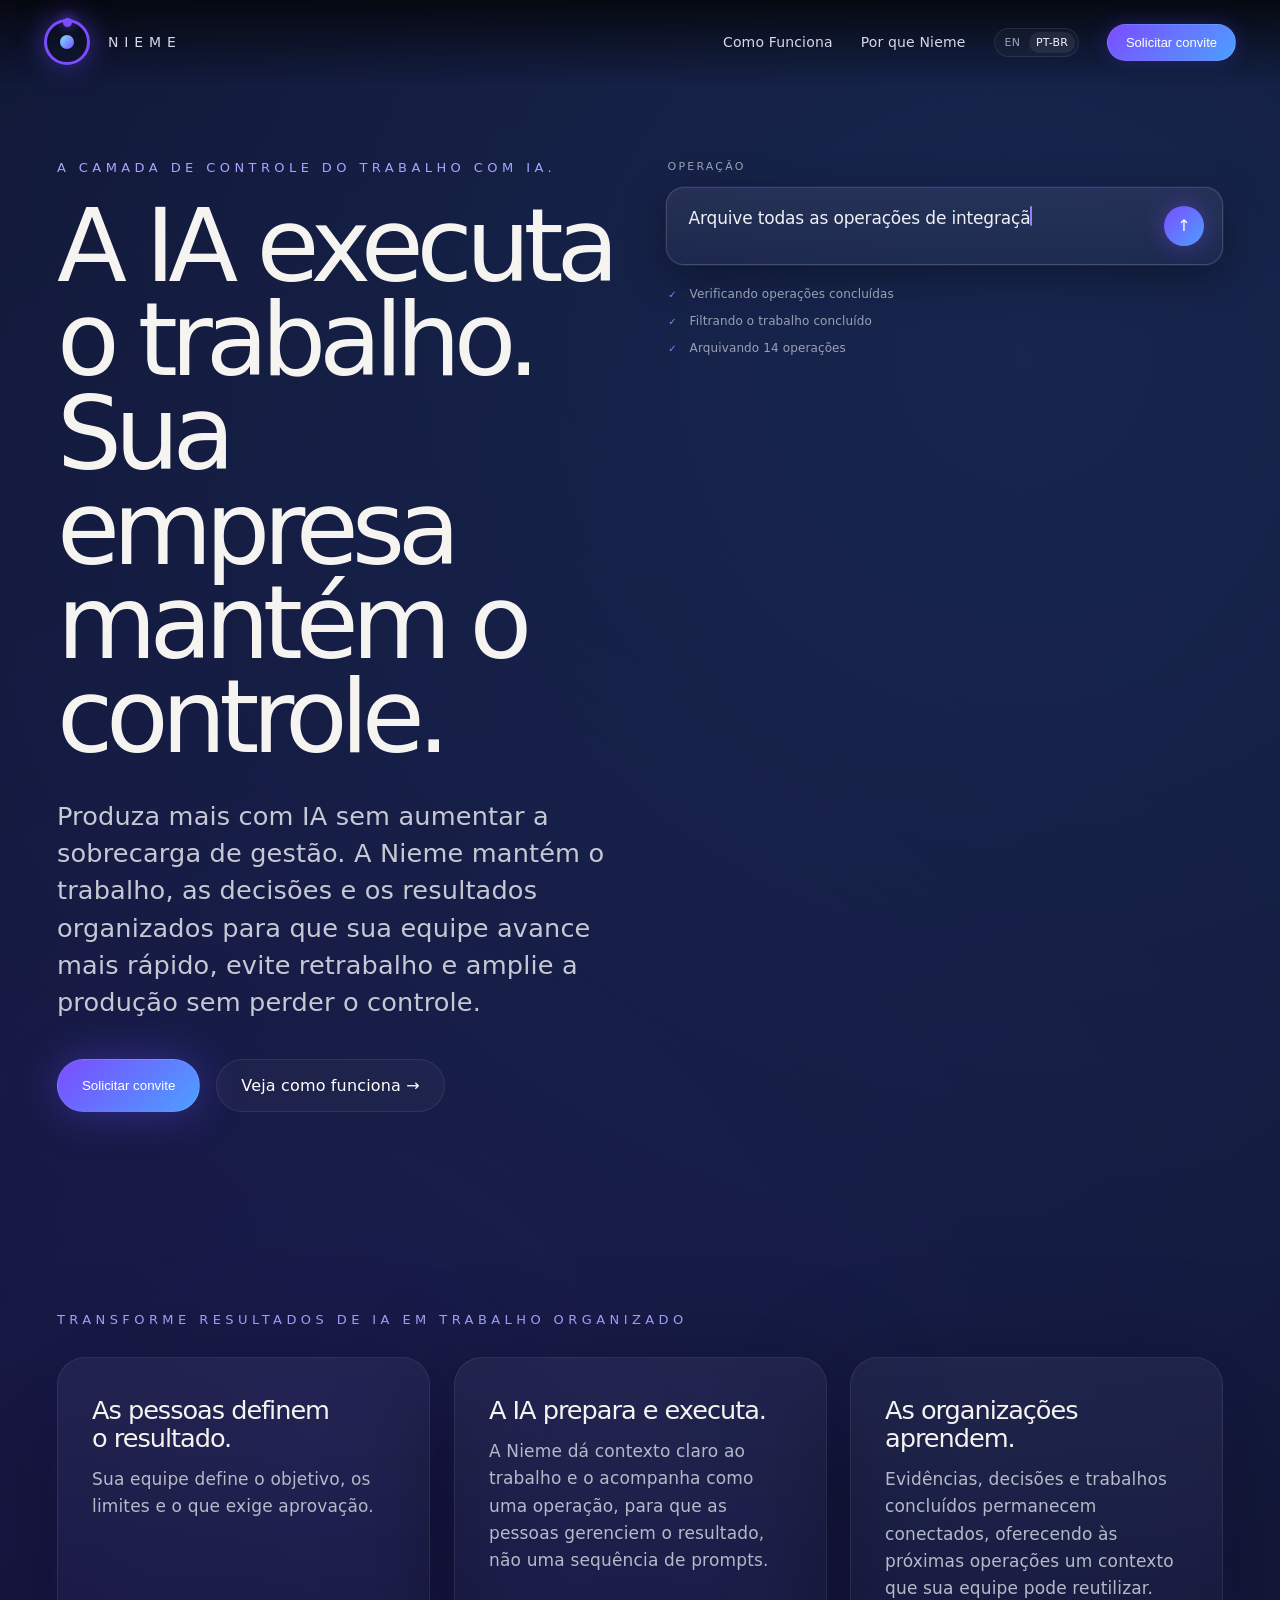
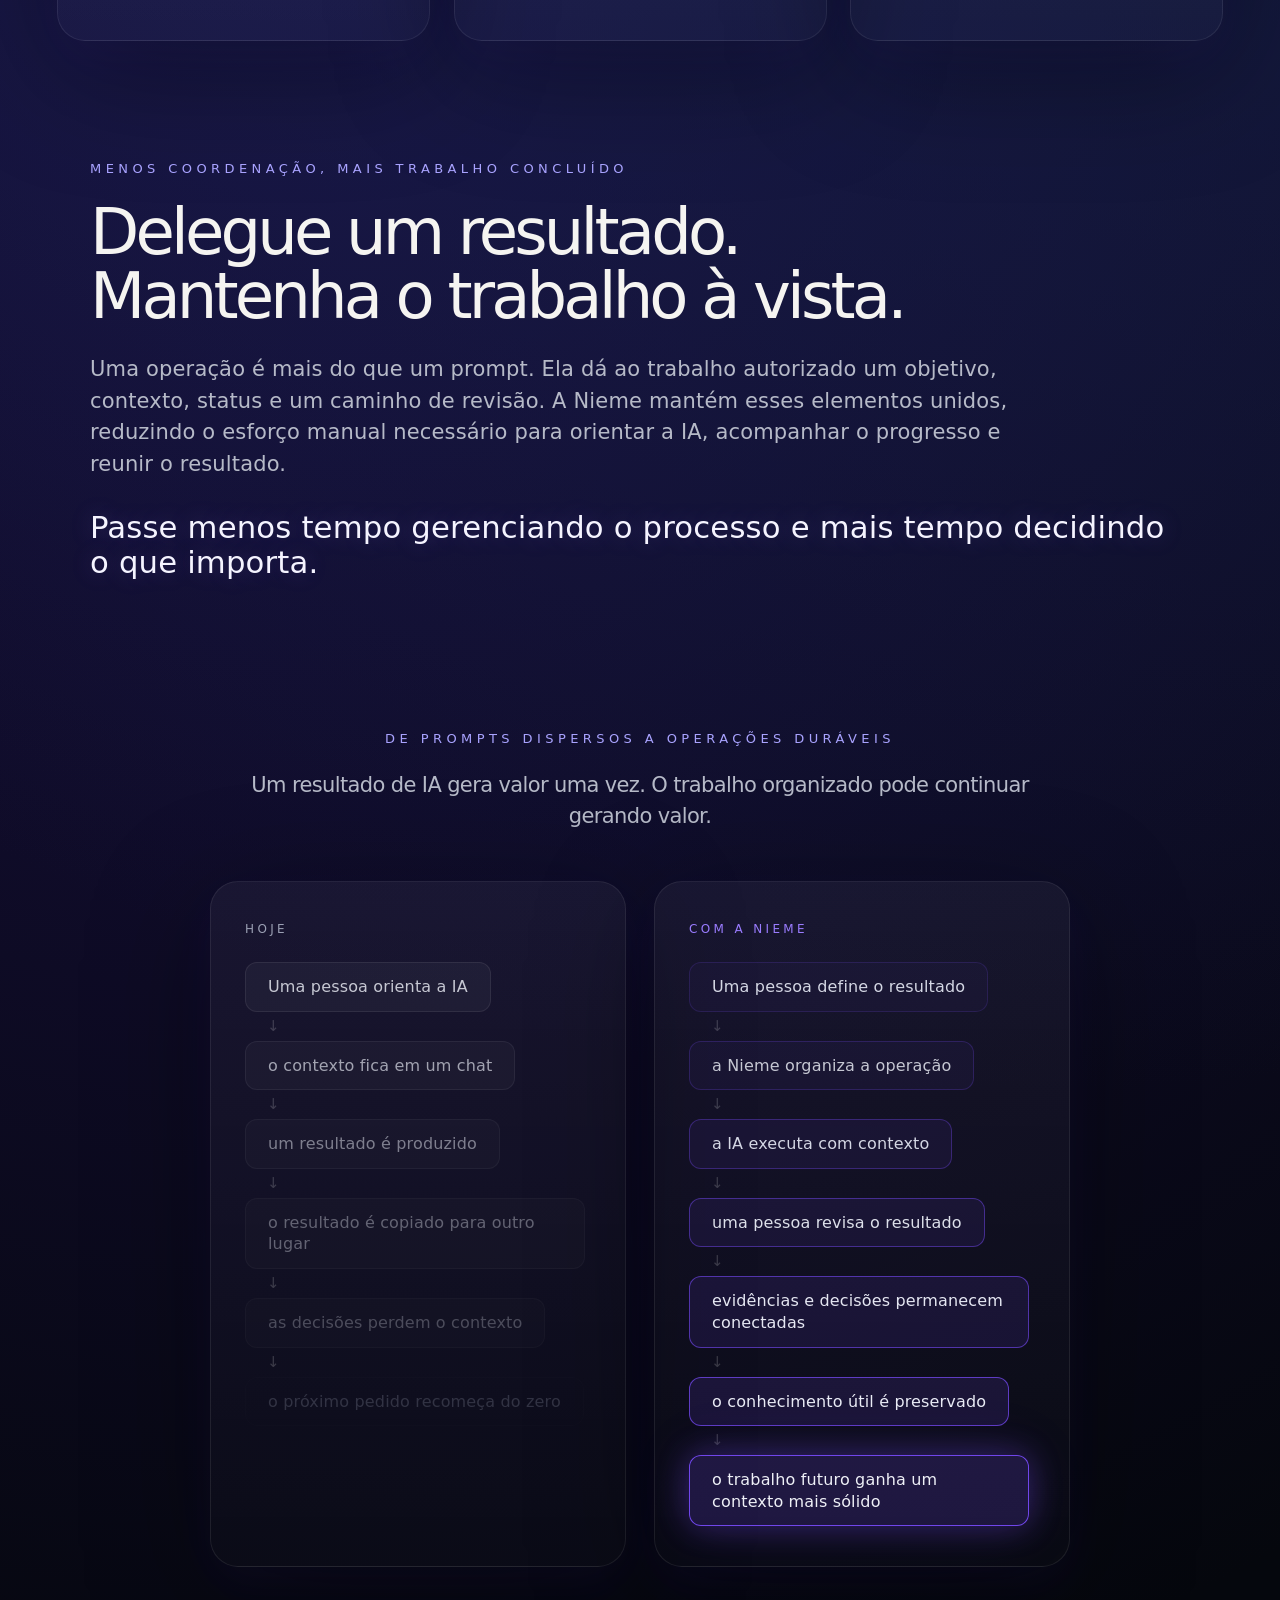
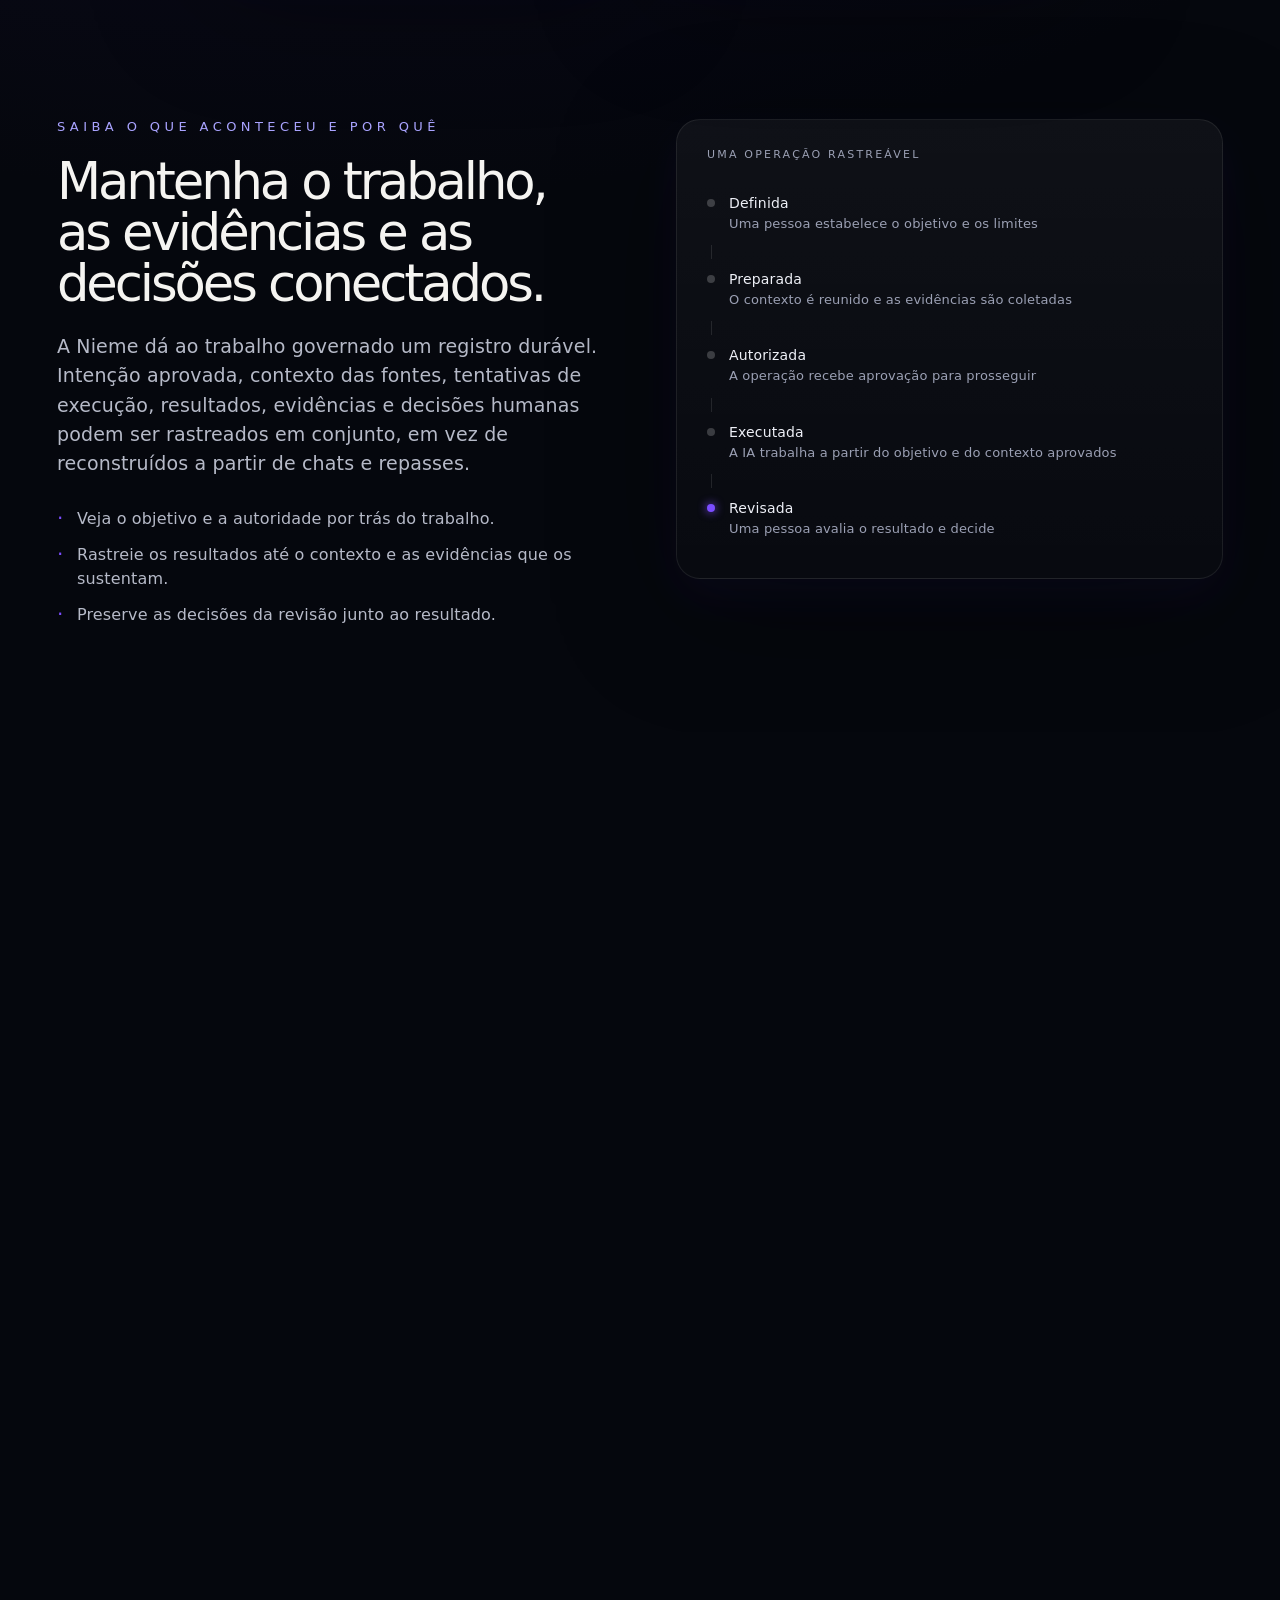
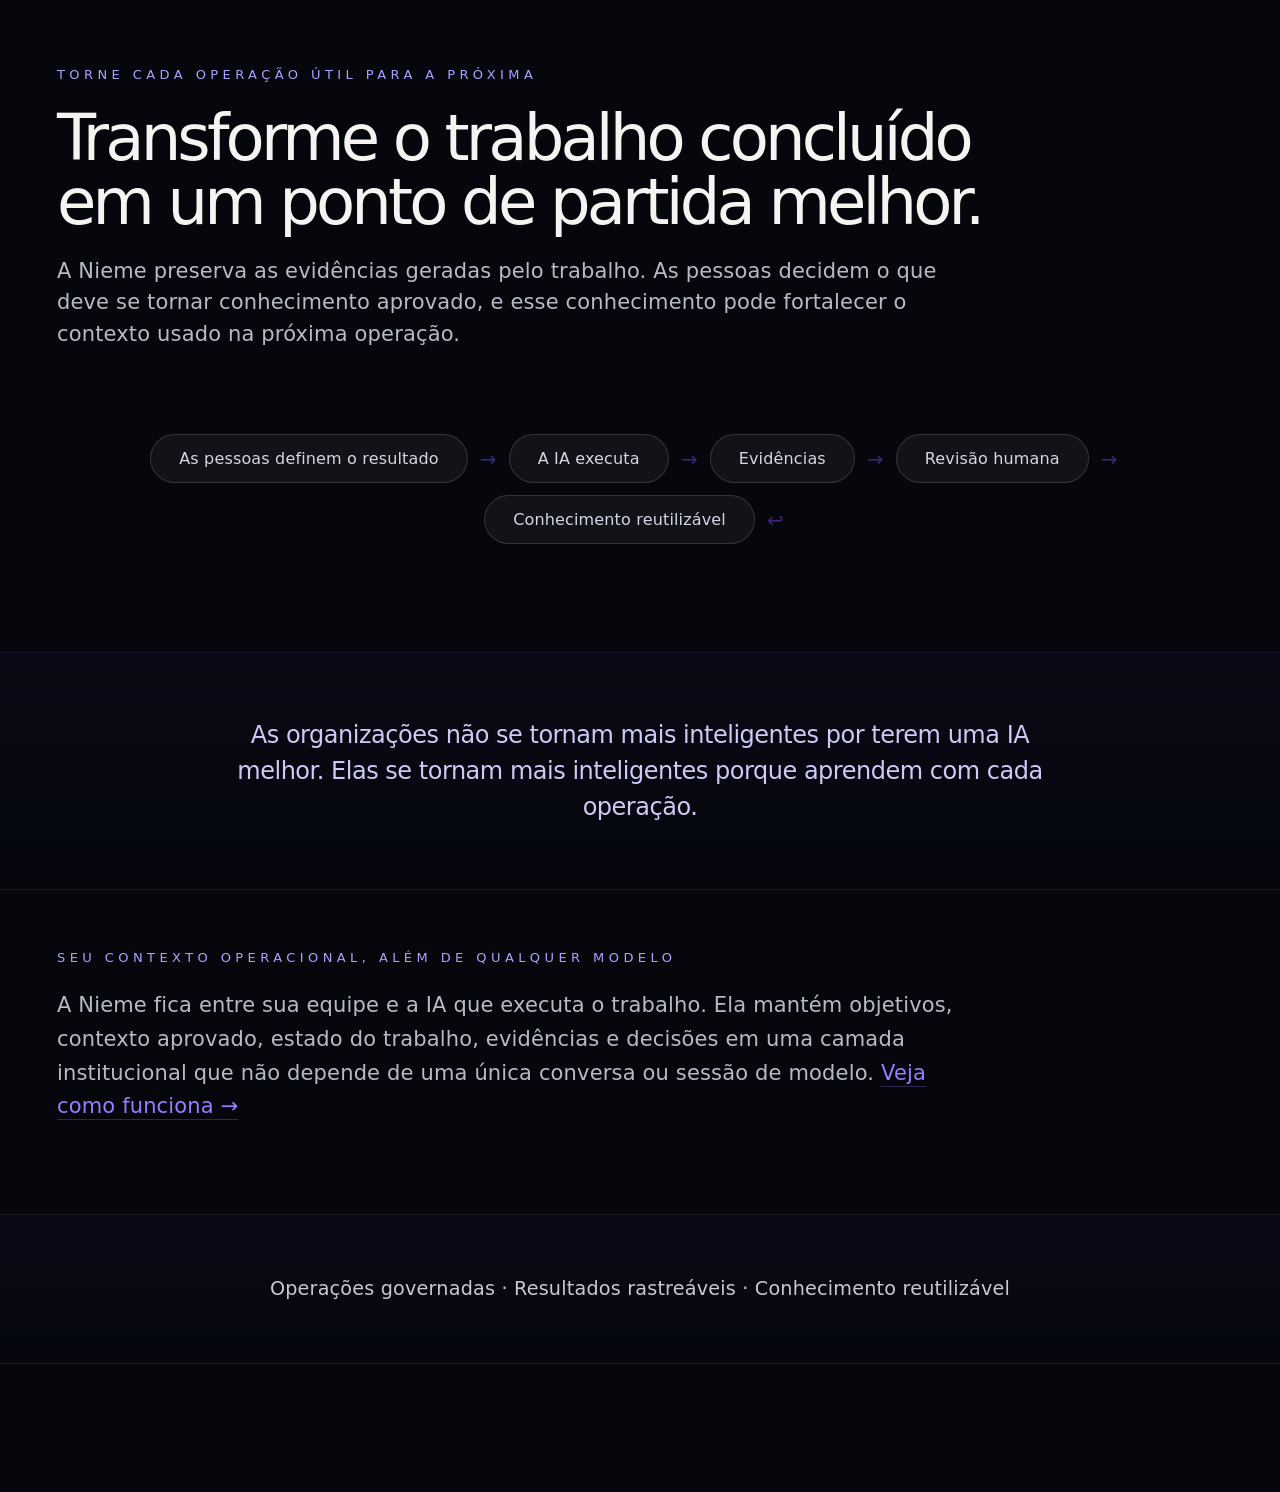
==== commit ed233e9e: "Atualizar Hero do Site Accepted candidate delivered by the Nieme Runtime (operation 7b21b91f-8866-4d" ====
--- a/pt-br/index.html
+++ b/pt-br/index.html
@@ -64,7 +64,7 @@
     <section class="hero hero--loop">
       <div class="hero-text-col">
         <div class="kicker">A CAMADA DE CONTROLE DO TRABALHO COM IA.</div>
-        <h1>A IA executa o trabalho.<br>Sua organização mantém o controle.</h1>
+        <h1>A IA executa o trabalho.<br>Sua empresa mantém o controle.</h1>
         <p class="lede">Produza mais com IA sem aumentar a sobrecarga de gestão. A Nieme mantém o trabalho, as decisões e os resultados organizados para que sua equipe avance mais rápido, evite retrabalho e amplie a produção sem perder o controle.</p>
         <div class="actions">
           <button class="button primary" type="button" data-invite-trigger>Solicitar convite</button>
--- a/styles.css
+++ b/styles.css
@@ -546,9 +546,14 @@
 .os-card-system-label{display:inline-flex;align-items:center;padding:4px 12px;border-radius:999px;background:rgba(123,77,255,.1);border:1px solid rgba(123,77,255,.2);color:#a991ff;font-size:10px;letter-spacing:.16em;text-transform:uppercase;width:fit-content}
 .os-card-name{font-size:clamp(18px,1.8vw,24px);font-weight:500;letter-spacing:-.04em;margin:4px 0 0;color:var(--text);line-height:1}
 .os-card-desc{font-size:15px;line-height:1.6;color:#b6bac8;margin:0}
+.os-substrate{max-width:1440px;margin:24px auto 0;padding:24px 28px;display:grid;grid-template-columns:minmax(180px,.45fr) minmax(0,1.55fr);gap:24px;align-items:start;border-top:1px solid var(--line);border-bottom:1px solid var(--line);background:linear-gradient(90deg,rgba(123,77,255,.05),rgba(255,255,255,.015) 55%,transparent)}
+.os-substrate-label{color:#a991ff;font-size:10px;line-height:1.4;letter-spacing:.16em;text-transform:uppercase;padding-top:4px}
+.os-substrate-copy h3{font-size:20px;line-height:1.2;font-weight:500;letter-spacing:-.03em;color:var(--text);margin:0 0 8px}
+.os-substrate-copy p{font-size:15px;line-height:1.6;color:#b6bac8;margin:0;max-width:920px}
+.os-substrate code{font-family:ui-monospace,SFMono-Regular,Menlo,Monaco,Consolas,"Liberation Mono",monospace;font-size:.92em;color:#c4b0ff;letter-spacing:-.02em}
 .os-swap{font-size:17px;color:#c6c8d3;max-width:920px;margin:24px 0 0;font-style:italic}
 @media(max-width:1024px){.os-grid{grid-template-columns:repeat(2,1fr)}}
-@media(max-width:600px){.os-grid{grid-template-columns:1fr}}
+@media(max-width:600px){.os-grid{grid-template-columns:1fr}.os-substrate{grid-template-columns:1fr;gap:10px;padding:20px 18px}}
 
 /* #7 — Orbital: text-on-path style */
 .runtime-flow-text{font-size:11px;fill:color-mix(in srgb,var(--purple) 65%,transparent);letter-spacing:.06em;font-family:Inter,ui-sans-serif,system-ui,-apple-system,sans-serif}
